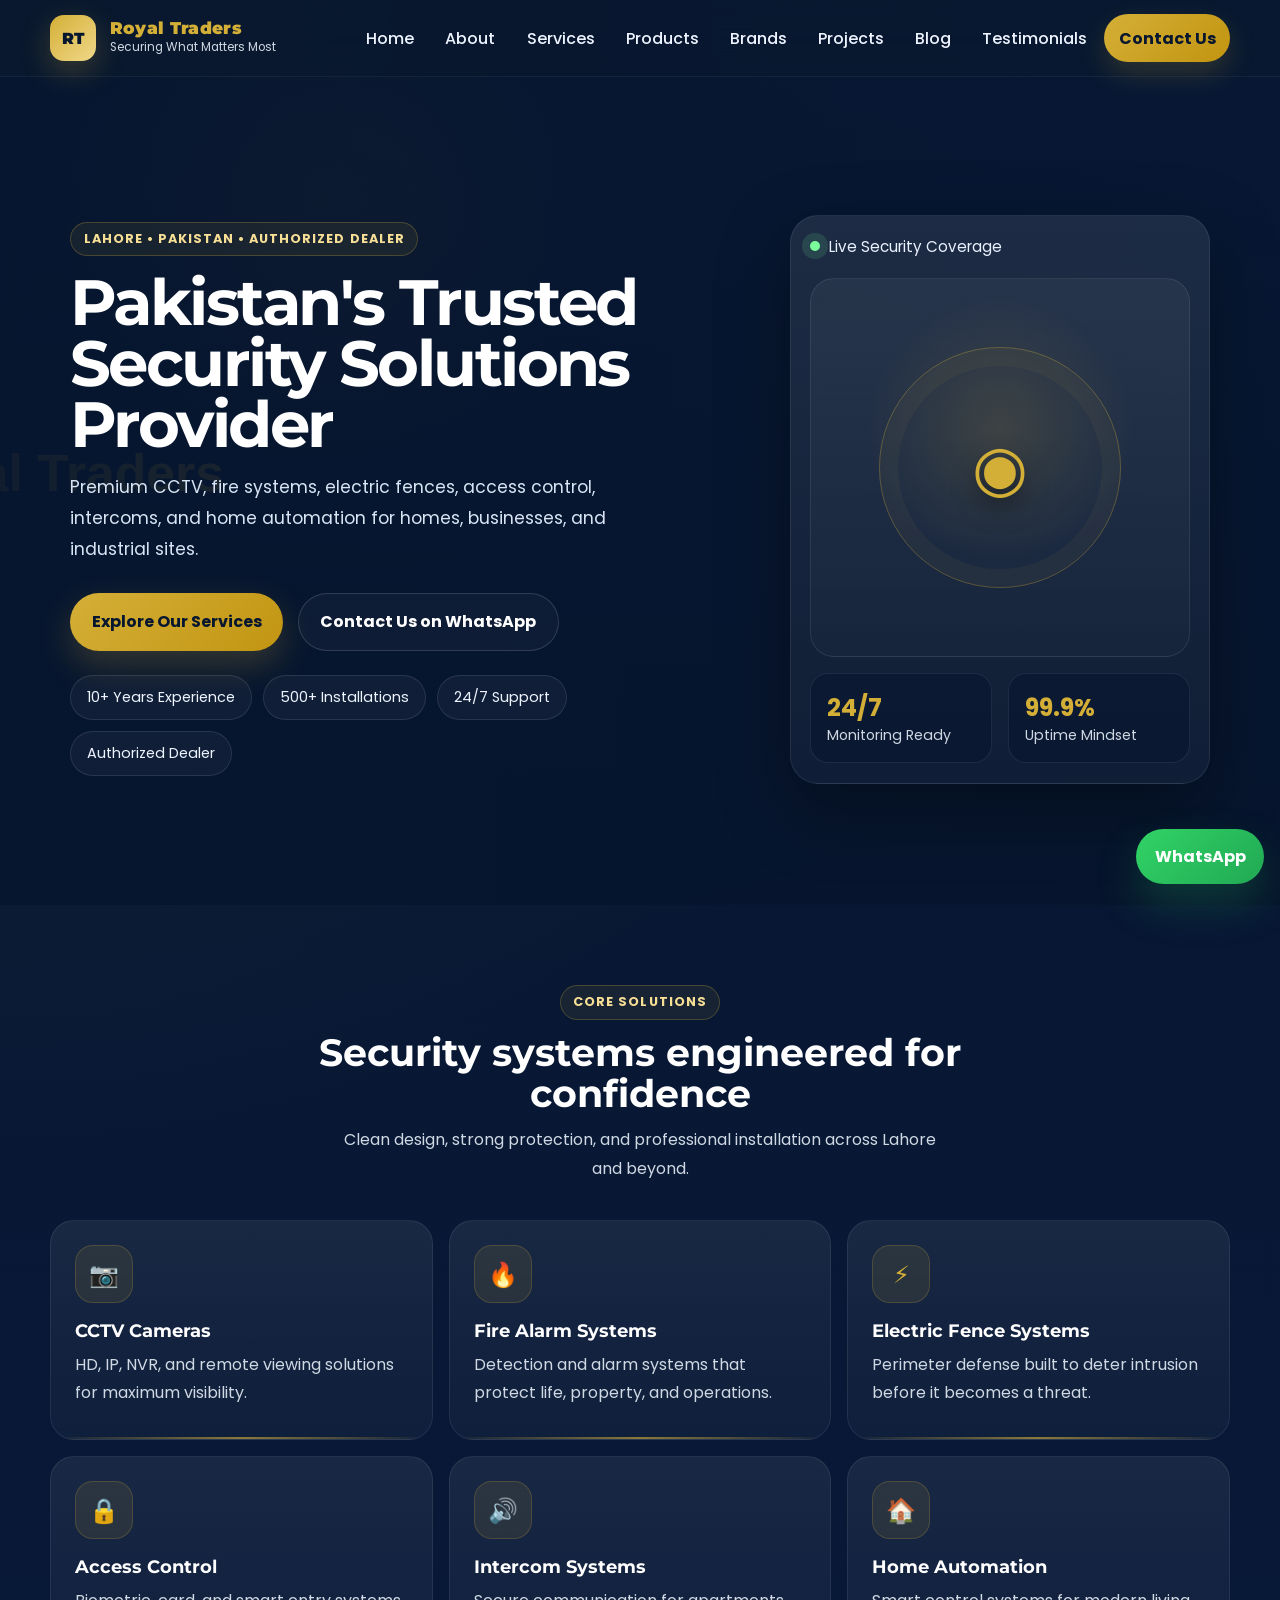
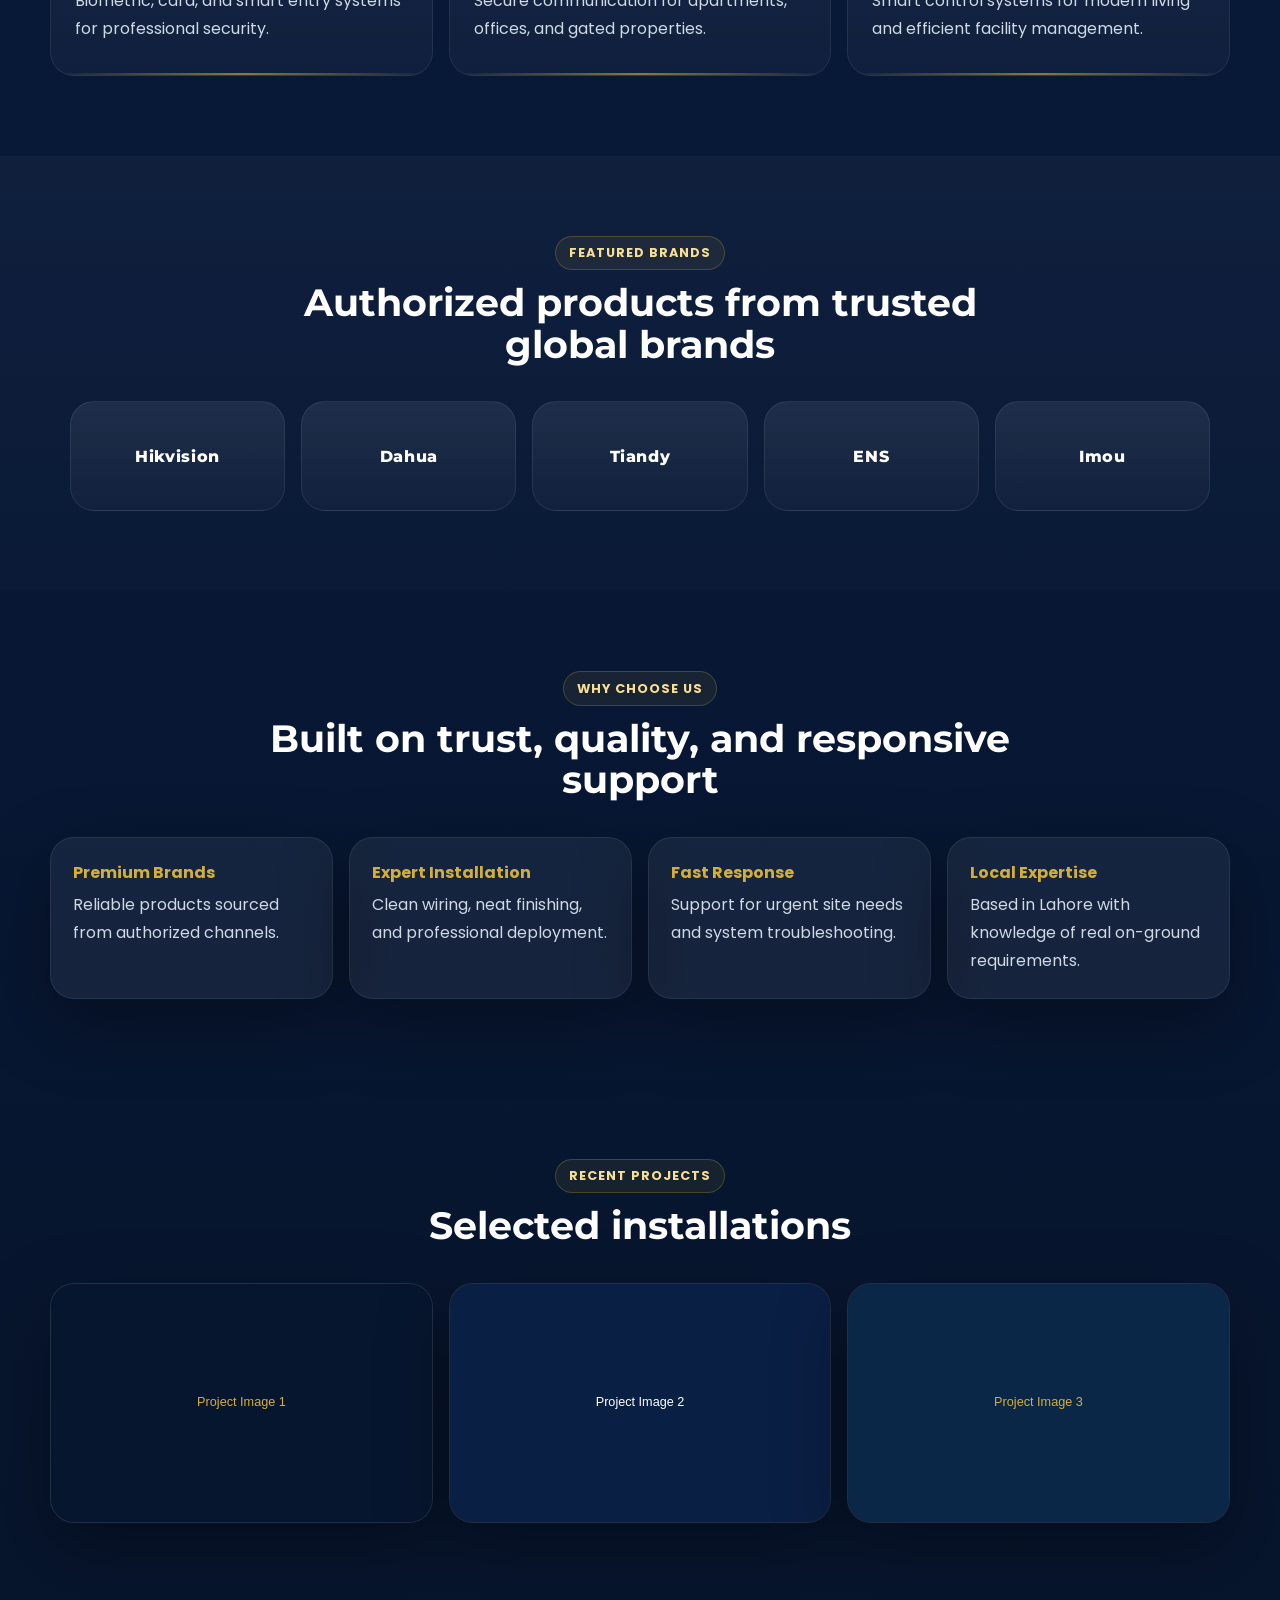
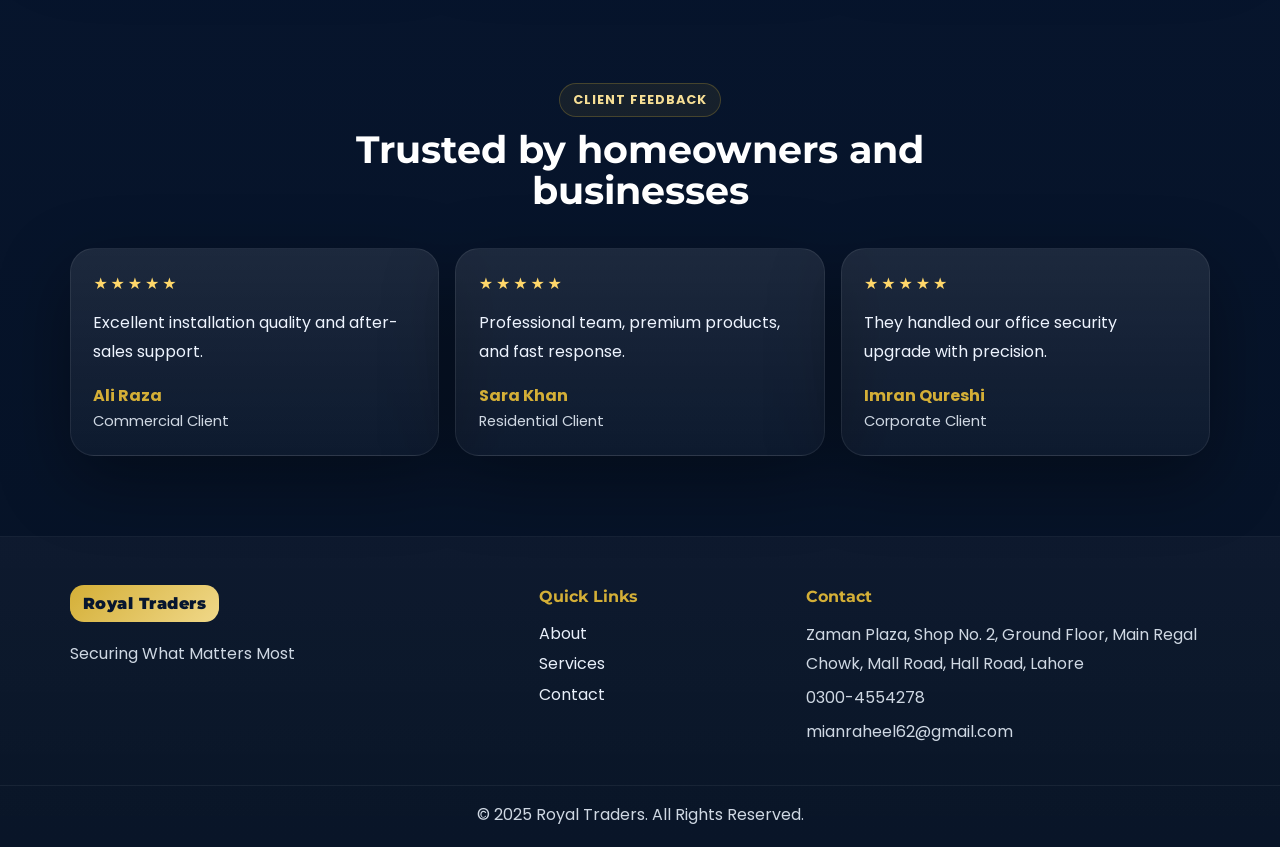
==== index.html @ 7cec9df8 "first commit" ====
<!doctype html>
<html lang="en">
<head>
  <meta charset="utf-8">
  <meta name="viewport" content="width=device-width,initial-scale=1">
  <title>Royal Traders | Securing What Matters Most</title>
  <meta name="description" content="Royal Traders is a premium security solutions company in Lahore offering CCTV, fire alarm systems, electric fences, access control, intercoms, and home automation.">
  <meta name="keywords" content="CCTV Camera Dealer Lahore, Security Systems Pakistan, Hikvision Dealer Lahore, fire alarm Lahore, access control Lahore">
  <meta name="theme-color" content="#0a1f44">
  <link rel="preconnect" href="https://fonts.googleapis.com">
  <link rel="preconnect" href="https://fonts.gstatic.com" crossorigin>
  <link href="https://fonts.googleapis.com/css2?family=Montserrat:wght@600;700;800;900&family=Poppins:wght@300;400;500;600&display=swap" rel="stylesheet">
  <link rel="stylesheet" href="assets/css/style.css">
</head>
<body>
  <header class="site-header">
    <div class="container header-inner">
      <a class="brand-mark" href="index.html" aria-label="Royal Traders home">
        <span class="brand-badge">RT</span>
        <span>
          <strong>Royal Traders</strong>
          <small>Securing What Matters Most</small>
        </span>
      </a>
      <button class="menu-btn" id="menuBtn" aria-label="Toggle navigation">☰</button>
      <nav class="nav" id="nav">
        <a href="index.html">Home</a>
        <a href="about.html">About</a>
        <a href="services.html">Services</a>
        <a href="products.html">Products</a>
        <a href="brands.html">Brands</a>
        <a href="gallery.html">Projects</a>
        <a href="blog.html">Blog</a>
        <a href="testimonials.html">Testimonials</a>
        <a class="nav-cta" href="contact.html">Contact Us</a>
      </nav>
    </div>
  </header>

  <main>
    <section class="hero">
      <div class="hero-bg"></div>
      <div class="hero-overlay"></div>
      <div class="container hero-grid">
        <div class="hero-copy reveal">
          <span class="eyebrow">Lahore • Pakistan • Authorized Dealer</span>
          <h1>Pakistan's Trusted Security Solutions Provider</h1>
          <p class="hero-text">Premium CCTV, fire systems, electric fences, access control, intercoms, and home automation for homes, businesses, and industrial sites.</p>
          <div class="hero-actions">
            <a class="btn btn-primary" href="services.html">Explore Our Services</a>
            <a class="btn btn-outline" href="https://wa.me/923004554278" target="_blank" rel="noreferrer">Contact Us on WhatsApp</a>
          </div>
          <div class="hero-badges">
            <span>10+ Years Experience</span>
            <span>500+ Installations</span>
            <span>24/7 Support</span>
            <span>Authorized Dealer</span>
          </div>
        </div>
        <div class="hero-panel reveal">
          <div class="panel-card glass">
            <div class="panel-top">
              <span class="panel-dot"></span>
              Live Security Coverage
            </div>
            <div class="panel-graphic">
              <div class="panel-ring"></div>
              <div class="panel-camera">◉</div>
            </div>
            <div class="panel-stats">
              <div><strong>24/7</strong><span>Monitoring Ready</span></div>
              <div><strong>99.9%</strong><span>Uptime Mindset</span></div>
            </div>
          </div>
        </div>
      </div>
    </section>

    <section class="section container reveal">
      <div class="section-head">
        <span class="section-kicker">Core Solutions</span>
        <h2>Security systems engineered for confidence</h2>
        <p>Clean design, strong protection, and professional installation across Lahore and beyond.</p>
      </div>
      <div class="services-grid premium-grid">
        <article class="service-card premium-card"><span class="service-icon">📷</span><h3>CCTV Cameras</h3><p>HD, IP, NVR, and remote viewing solutions for maximum visibility.</p></article>
        <article class="service-card premium-card"><span class="service-icon">🔥</span><h3>Fire Alarm Systems</h3><p>Detection and alarm systems that protect life, property, and operations.</p></article>
        <article class="service-card premium-card"><span class="service-icon">⚡</span><h3>Electric Fence Systems</h3><p>Perimeter defense built to deter intrusion before it becomes a threat.</p></article>
        <article class="service-card premium-card"><span class="service-icon">🔒</span><h3>Access Control</h3><p>Biometric, card, and smart entry systems for professional security.</p></article>
        <article class="service-card premium-card"><span class="service-icon">🔊</span><h3>Intercom Systems</h3><p>Secure communication for apartments, offices, and gated properties.</p></article>
        <article class="service-card premium-card"><span class="service-icon">🏠</span><h3>Home Automation</h3><p>Smart control systems for modern living and efficient facility management.</p></article>
      </div>
    </section>

    <section class="section alt-section reveal">
      <div class="container">
        <div class="section-head">
          <span class="section-kicker">Featured Brands</span>
          <h2>Authorized products from trusted global brands</h2>
        </div>
        <div class="brand-strip">
          <div class="brand-tile">Hikvision</div>
          <div class="brand-tile">Dahua</div>
          <div class="brand-tile">Tiandy</div>
          <div class="brand-tile">ENS</div>
          <div class="brand-tile">Imou</div>
        </div>
      </div>
    </section>

    <section class="section container reveal">
      <div class="section-head">
        <span class="section-kicker">Why Choose Us</span>
        <h2>Built on trust, quality, and responsive support</h2>
      </div>
      <div class="feature-grid">
        <article class="feature-card glass"><strong>Premium Brands</strong><p>Reliable products sourced from authorized channels.</p></article>
        <article class="feature-card glass"><strong>Expert Installation</strong><p>Clean wiring, neat finishing, and professional deployment.</p></article>
        <article class="feature-card glass"><strong>Fast Response</strong><p>Support for urgent site needs and system troubleshooting.</p></article>
        <article class="feature-card glass"><strong>Local Expertise</strong><p>Based in Lahore with knowledge of real on-ground requirements.</p></article>
      </div>
    </section>

    <section class="section container reveal">
      <div class="section-head">
        <span class="section-kicker">Recent Projects</span>
        <h2>Selected installations</h2>
      </div>
      <div class="project-grid">
        <div class="project-card"><img src="assets/images/project1.svg" alt="Commercial security project"></div>
        <div class="project-card"><img src="assets/images/project2.svg" alt="Residential security project"></div>
        <div class="project-card"><img src="assets/images/project3.svg" alt="Industrial security project"></div>
      </div>
    </section>

    <section class="section reveal">
      <div class="container">
        <div class="section-head">
          <span class="section-kicker">Client Feedback</span>
          <h2>Trusted by homeowners and businesses</h2>
        </div>
        <div class="testimonials-strip">
          <article class="quote-card glass">
            <div class="stars">★★★★★</div>
            <p>Excellent installation quality and after-sales support.</p>
            <strong>Ali Raza</strong><span>Commercial Client</span>
          </article>
          <article class="quote-card glass">
            <div class="stars">★★★★★</div>
            <p>Professional team, premium products, and fast response.</p>
            <strong>Sara Khan</strong><span>Residential Client</span>
          </article>
          <article class="quote-card glass">
            <div class="stars">★★★★★</div>
            <p>They handled our office security upgrade with precision.</p>
            <strong>Imran Qureshi</strong><span>Corporate Client</span>
          </article>
        </div>
      </div>
    </section>
  </main>

  <footer class="site-footer">
    <div class="container footer-grid">
      <div>
        <div class="footer-brand">Royal Traders</div>
        <p>Securing What Matters Most</p>
      </div>
      <div>
        <h4>Quick Links</h4>
        <a href="about.html">About</a>
        <a href="services.html">Services</a>
        <a href="contact.html">Contact</a>
      </div>
      <div>
        <h4>Contact</h4>
        <p>Zaman Plaza, Shop No. 2, Ground Floor, Main Regal Chowk, Mall Road, Hall Road, Lahore</p>
        <p>0300-4554278</p>
        <p>mianraheel62@gmail.com</p>
      </div>
    </div>
    <div class="footer-bottom">© 2025 Royal Traders. All Rights Reserved.</div>
  </footer>

  <a class="whatsapp-fab" href="https://wa.me/923004554278" target="_blank" rel="noreferrer">WhatsApp</a>
  <script src="assets/js/main.js"></script>
</body>
</html>
---- assets/css/style.css ----
:root{
  --navy:#07162f;
  --navy-2:#0a1f44;
  --gold:#D4AF37;
  --gold-soft:#f0d889;
  --white:#ffffff;
  --muted:#cfd8e3;
  --line:rgba(255,255,255,.08);
  --glass:rgba(255,255,255,.06);
  --shadow:0 24px 70px rgba(0,0,0,.35);
}
*{box-sizing:border-box}
html{scroll-behavior:smooth}
body{margin:0;font-family:Poppins,system-ui,Arial,sans-serif;background:
  radial-gradient(circle at top left, rgba(212,175,55,.10), transparent 28%),
  radial-gradient(circle at top right, rgba(255,255,255,.06), transparent 20%),
  linear-gradient(180deg,var(--navy) 0%, #081938 45%, #061225 100%);
  color:var(--white);-webkit-font-smoothing:antialiased;text-rendering:optimizeLegibility}
img{max-width:100%;display:block}
a{color:inherit}
.container{max-width:1180px;margin:0 auto;padding:0 1.25rem}
.section{padding:5rem 0}
.alt-section{background:linear-gradient(180deg, rgba(255,255,255,.03), rgba(255,255,255,.01))}
.glass{background:var(--glass);border:1px solid var(--line);box-shadow:var(--shadow);backdrop-filter:blur(14px)}

.site-header{position:sticky;top:0;z-index:60;background:rgba(7,22,47,.82);backdrop-filter:blur(18px);border-bottom:1px solid rgba(255,255,255,.05)}
.header-inner{display:flex;align-items:center;justify-content:space-between;gap:1rem;padding:.9rem 0}
.brand-mark{display:flex;align-items:center;gap:.85rem;text-decoration:none;min-width:max-content}
.brand-badge,.footer-brand{background:linear-gradient(135deg,var(--gold),var(--gold-soft));color:var(--navy);font-family:Montserrat,sans-serif;font-weight:900}
.brand-badge{width:46px;height:46px;border-radius:14px;display:grid;place-items:center;box-shadow:0 10px 30px rgba(212,175,55,.24)}
.brand-mark strong,.footer-brand{font-family:Montserrat,sans-serif;font-weight:900;letter-spacing:.02em}
.brand-mark strong{display:block;color:var(--gold);font-size:1.05rem;line-height:1}
.brand-mark small{display:block;color:var(--muted);font-size:.74rem;margin-top:.15rem}
.nav{display:flex;align-items:center;gap:.15rem;flex-wrap:wrap}
.nav a{padding:.7rem .9rem;border-radius:999px;text-decoration:none;color:#eef4ff;font-weight:500;transition:all .2s ease}
.nav a:hover{background:rgba(255,255,255,.06);transform:translateY(-1px)}
.nav .nav-cta{background:linear-gradient(135deg,var(--gold),#c29410);color:var(--navy);font-weight:700;box-shadow:0 12px 28px rgba(212,175,55,.18)}
.menu-btn{display:none;border:1px solid var(--line);background:rgba(255,255,255,.04);color:var(--white);border-radius:12px;padding:.6rem .8rem;font-size:1rem}

.hero{position:relative;isolation:isolate;overflow:hidden;padding:4rem 0 3rem;min-height:92vh;display:flex;align-items:center}
.hero-bg{position:absolute;inset:0;background:url('../images/hero.svg') center/cover no-repeat;filter:saturate(1.05) brightness(.85);transform:scale(1.04)}
.hero-overlay{position:absolute;inset:0;background:
  linear-gradient(90deg, rgba(7,22,47,.94) 0%, rgba(7,22,47,.82) 46%, rgba(7,22,47,.55) 100%),
  radial-gradient(circle at 25% 15%, rgba(212,175,55,.18), transparent 22%)}
.hero-grid{position:relative;z-index:1;display:grid;grid-template-columns:1.15fr .85fr;gap:2rem;align-items:center}
.hero-copy{max-width:680px}
.eyebrow,.section-kicker{display:inline-flex;align-items:center;gap:.5rem;padding:.45rem .8rem;border:1px solid rgba(212,175,55,.25);background:rgba(212,175,55,.08);border-radius:999px;color:#f7df95;font-size:.8rem;font-weight:700;letter-spacing:.08em;text-transform:uppercase}
.hero h1{margin:1rem 0 1rem;font-family:Montserrat,sans-serif;font-size:clamp(2.65rem,5vw,5.7rem);line-height:.95;letter-spacing:-.04em;color:var(--white)}
.hero-text{font-size:1.08rem;line-height:1.8;color:#d8e4f4;max-width:56ch}
.hero-actions{display:flex;flex-wrap:wrap;gap:.9rem;margin:1.75rem 0 1.35rem}
.btn{display:inline-flex;align-items:center;justify-content:center;gap:.55rem;text-decoration:none;border-radius:999px;padding:.95rem 1.35rem;font-weight:700;transition:all .22s ease;min-height:50px}
.btn:hover{transform:translateY(-2px)}
.btn-primary{background:linear-gradient(135deg,var(--gold),#c29512);color:var(--navy);box-shadow:0 14px 34px rgba(212,175,55,.22)}
.btn-outline{border:1px solid rgba(255,255,255,.14);background:rgba(255,255,255,.03);color:var(--white)}
.hero-badges{display:flex;flex-wrap:wrap;gap:.7rem;margin-top:1.5rem}
.hero-badges span{padding:.7rem 1rem;border-radius:999px;border:1px solid rgba(255,255,255,.1);background:rgba(255,255,255,.04);color:#eef4ff;font-size:.9rem}

.hero-panel{display:flex;justify-content:flex-end}
.panel-card{width:min(100%,420px);border-radius:28px;padding:1.2rem;background:linear-gradient(180deg, rgba(255,255,255,.09), rgba(255,255,255,.04))}
.panel-top{display:flex;align-items:center;gap:.55rem;color:#eaf1ff;font-size:.95rem;margin-bottom:1.25rem}
.panel-dot{width:10px;height:10px;border-radius:50%;background:#7bff9b;box-shadow:0 0 0 8px rgba(123,255,155,.13)}
.panel-graphic{position:relative;aspect-ratio:1/1;border-radius:24px;background:radial-gradient(circle at 50% 40%, rgba(212,175,55,.16), transparent 45%), linear-gradient(180deg, rgba(255,255,255,.05), rgba(255,255,255,.02));border:1px solid rgba(255,255,255,.08);display:grid;place-items:center;overflow:hidden}
.panel-ring{position:absolute;width:64%;aspect-ratio:1;border-radius:50%;border:1px solid rgba(212,175,55,.35);box-shadow:inset 0 0 0 18px rgba(212,175,55,.05)}
.panel-camera{font-size:4rem;color:var(--gold);position:relative;z-index:1;text-shadow:0 12px 26px rgba(0,0,0,.4)}
.panel-stats{display:grid;grid-template-columns:1fr 1fr;gap:1rem;margin-top:1rem}
.panel-stats div{padding:1rem;border-radius:18px;background:rgba(7,22,47,.58);border:1px solid rgba(255,255,255,.08)}
.panel-stats strong{display:block;font-size:1.5rem;color:var(--gold)}
.panel-stats span{display:block;color:var(--muted);font-size:.88rem}

.section-head{text-align:center;max-width:760px;margin:0 auto 2.25rem}
.section-head h2{margin:.75rem 0;color:#fff;font-family:Montserrat,sans-serif;font-size:clamp(1.8rem,3vw,2.8rem);line-height:1.08}
.section-head p{color:var(--muted);max-width:62ch;margin:.55rem auto 0;line-height:1.8}

.premium-grid,.feature-grid,.testimonials-strip{display:grid;gap:1rem}
.premium-grid{grid-template-columns:repeat(3,1fr)}
.feature-grid{grid-template-columns:repeat(4,1fr)}
.testimonials-strip{grid-template-columns:repeat(3,1fr)}
.service-card,.feature-card,.quote-card,.project-card,.brand-tile{border-radius:24px;overflow:hidden}
.premium-card{padding:1.5rem;min-height:220px;position:relative;border:1px solid var(--line);background:linear-gradient(180deg, rgba(255,255,255,.07), rgba(255,255,255,.03))}
.premium-card::after{content:"";position:absolute;inset:auto 0 0 0;height:2px;background:linear-gradient(90deg, transparent, rgba(212,175,55,.9), transparent);opacity:.7}
.service-icon{display:grid;place-items:center;width:58px;height:58px;border-radius:18px;background:rgba(212,175,55,.1);color:var(--gold);font-size:1.5rem;margin-bottom:1rem;border:1px solid rgba(212,175,55,.2)}
.premium-card h3{margin:.25rem 0 .55rem;font-family:Montserrat,sans-serif;font-size:1.15rem;color:#fff}
.premium-card p{margin:0;color:var(--muted);line-height:1.75}

.brand-strip{display:grid;grid-template-columns:repeat(5,1fr);gap:1rem}
.brand-tile{display:grid;place-items:center;min-height:110px;padding:1rem;text-align:center;border:1px solid var(--line);background:linear-gradient(180deg, rgba(255,255,255,.08), rgba(255,255,255,.03));font-family:Montserrat,sans-serif;font-weight:800;color:#fff;letter-spacing:.04em}

.feature-card{padding:1.4rem;border:1px solid var(--line);background:var(--glass)}
.feature-card strong{display:block;color:var(--gold);font-size:1rem;margin-bottom:.4rem}
.feature-card p{margin:0;color:var(--muted);line-height:1.75}

.project-grid{display:grid;grid-template-columns:repeat(3,1fr);gap:1rem}
.project-card{border:1px solid var(--line);background:rgba(255,255,255,.04);box-shadow:var(--shadow)}
.project-card img{width:100%;height:100%;object-fit:cover;aspect-ratio:16/10}

.quote-card{padding:1.4rem;border:1px solid var(--line);background:linear-gradient(180deg, rgba(255,255,255,.09), rgba(255,255,255,.03))}
.stars{color:#ffd76a;letter-spacing:.18em;margin-bottom:.8rem}
.quote-card p{color:#eef4ff;line-height:1.8;margin:0 0 1rem}
.quote-card strong{display:block;color:var(--gold)}
.quote-card span{color:var(--muted);font-size:.92rem}

.site-footer{margin-top:0;padding:3rem 0 1.25rem;background:linear-gradient(180deg, rgba(255,255,255,.03), rgba(255,255,255,.01));border-top:1px solid rgba(255,255,255,.05)}
.footer-grid{display:grid;grid-template-columns:1.1fr .6fr 1fr;gap:1.5rem}
.footer-grid h4{margin:.15rem 0 .9rem;color:var(--gold);font-family:Montserrat,sans-serif}
.footer-grid a{display:block;text-decoration:none;color:#e8effa;margin:.35rem 0}
.footer-grid p{color:var(--muted);line-height:1.8;margin:.35rem 0}
.footer-brand{display:inline-flex;align-items:center;justify-content:center;padding:.55rem .8rem;border-radius:14px;margin-bottom:.8rem;letter-spacing:.03em}
.footer-bottom{margin-top:2rem;padding-top:1rem;text-align:center;color:var(--muted);border-top:1px solid rgba(255,255,255,.06)}

.whatsapp-fab{position:fixed;right:1rem;bottom:1rem;z-index:70;background:linear-gradient(135deg,#31d366,#21a954);color:#fff;text-decoration:none;font-weight:700;border-radius:999px;padding:.95rem 1.15rem;box-shadow:0 20px 40px rgba(33,169,84,.25)}

/* Inner page utilities */
.page-hero{padding:4.2rem 0 2.5rem;border-bottom:1px solid rgba(255,255,255,.05);background:linear-gradient(180deg, rgba(255,255,255,.04), transparent)}
.page-hero h1{margin:.8rem 0 .65rem;font-family:Montserrat,sans-serif;font-size:clamp(2rem,4vw,3.4rem);line-height:1.05;color:#fff}
.page-hero p{color:var(--muted);max-width:70ch;line-height:1.8}
.cards-grid{display:grid;grid-template-columns:repeat(3,1fr);gap:1rem}
.info-grid{display:grid;grid-template-columns:repeat(2,1fr);gap:1rem}
.content-card{padding:1.35rem;border-radius:24px;border:1px solid var(--line);background:var(--glass);box-shadow:var(--shadow)}
.content-card h3,.content-card h4{margin:.1rem 0 .65rem;font-family:Montserrat,sans-serif;color:#fff}
.content-card p{margin:0;color:var(--muted);line-height:1.75}
.page-actions{display:flex;gap:.8rem;flex-wrap:wrap;margin-top:1rem}

/* Contact form */
.contact-layout{display:grid;grid-template-columns:1.15fr .85fr;gap:1rem;align-items:start}
.contact-form{padding:1.25rem;border-radius:28px;border:1px solid var(--line);background:var(--glass);box-shadow:var(--shadow)}
.field{display:flex;flex-direction:column;gap:.45rem;margin-bottom:1rem}
.field label{font-weight:600;color:#f4f7ff}
.field input,.field textarea,.field select{width:100%;border-radius:14px;border:1px solid rgba(255,255,255,.1);background:rgba(5,13,28,.55);color:#fff;padding:.92rem 1rem;font:inherit;outline:none}
.field input:focus,.field textarea:focus,.field select:focus{border-color:rgba(212,175,55,.6);box-shadow:0 0 0 3px rgba(212,175,55,.12)}
.contact-side{display:grid;gap:1rem}
.map-frame{width:100%;height:300px;border:0;border-radius:24px;overflow:hidden;box-shadow:var(--shadow)}

/* Responsive */
@media (max-width: 1080px){
  .hero-grid,.contact-layout,.footer-grid,.info-grid{grid-template-columns:1fr}
  .premium-grid,.feature-grid,.testimonials-strip,.project-grid,.cards-grid,.brand-strip{grid-template-columns:repeat(2,1fr)}
}
@media (max-width: 760px){
  .menu-btn{display:inline-grid;place-items:center}
  .nav{position:fixed;right:1rem;top:76px;width:min(92vw,340px);padding:1rem;border-radius:24px;background:rgba(7,22,47,.96);border:1px solid var(--line);box-shadow:var(--shadow);display:none;flex-direction:column;align-items:stretch}
  .nav.open{display:flex}
  .nav a{padding:.9rem 1rem}
  .premium-grid,.feature-grid,.testimonials-strip,.project-grid,.cards-grid,.brand-strip{grid-template-columns:1fr}
  .hero{min-height:auto;padding:2.5rem 0 2rem}
  .hero h1{font-size:2.25rem}
  .hero-actions,.page-actions{flex-direction:column}
  .btn{width:100%}
}

.reveal{animation:fadeUp .8s ease both}
@keyframes fadeUp{from{opacity:0;transform:translateY(24px)}to{opacity:1;transform:translateY(0)}}
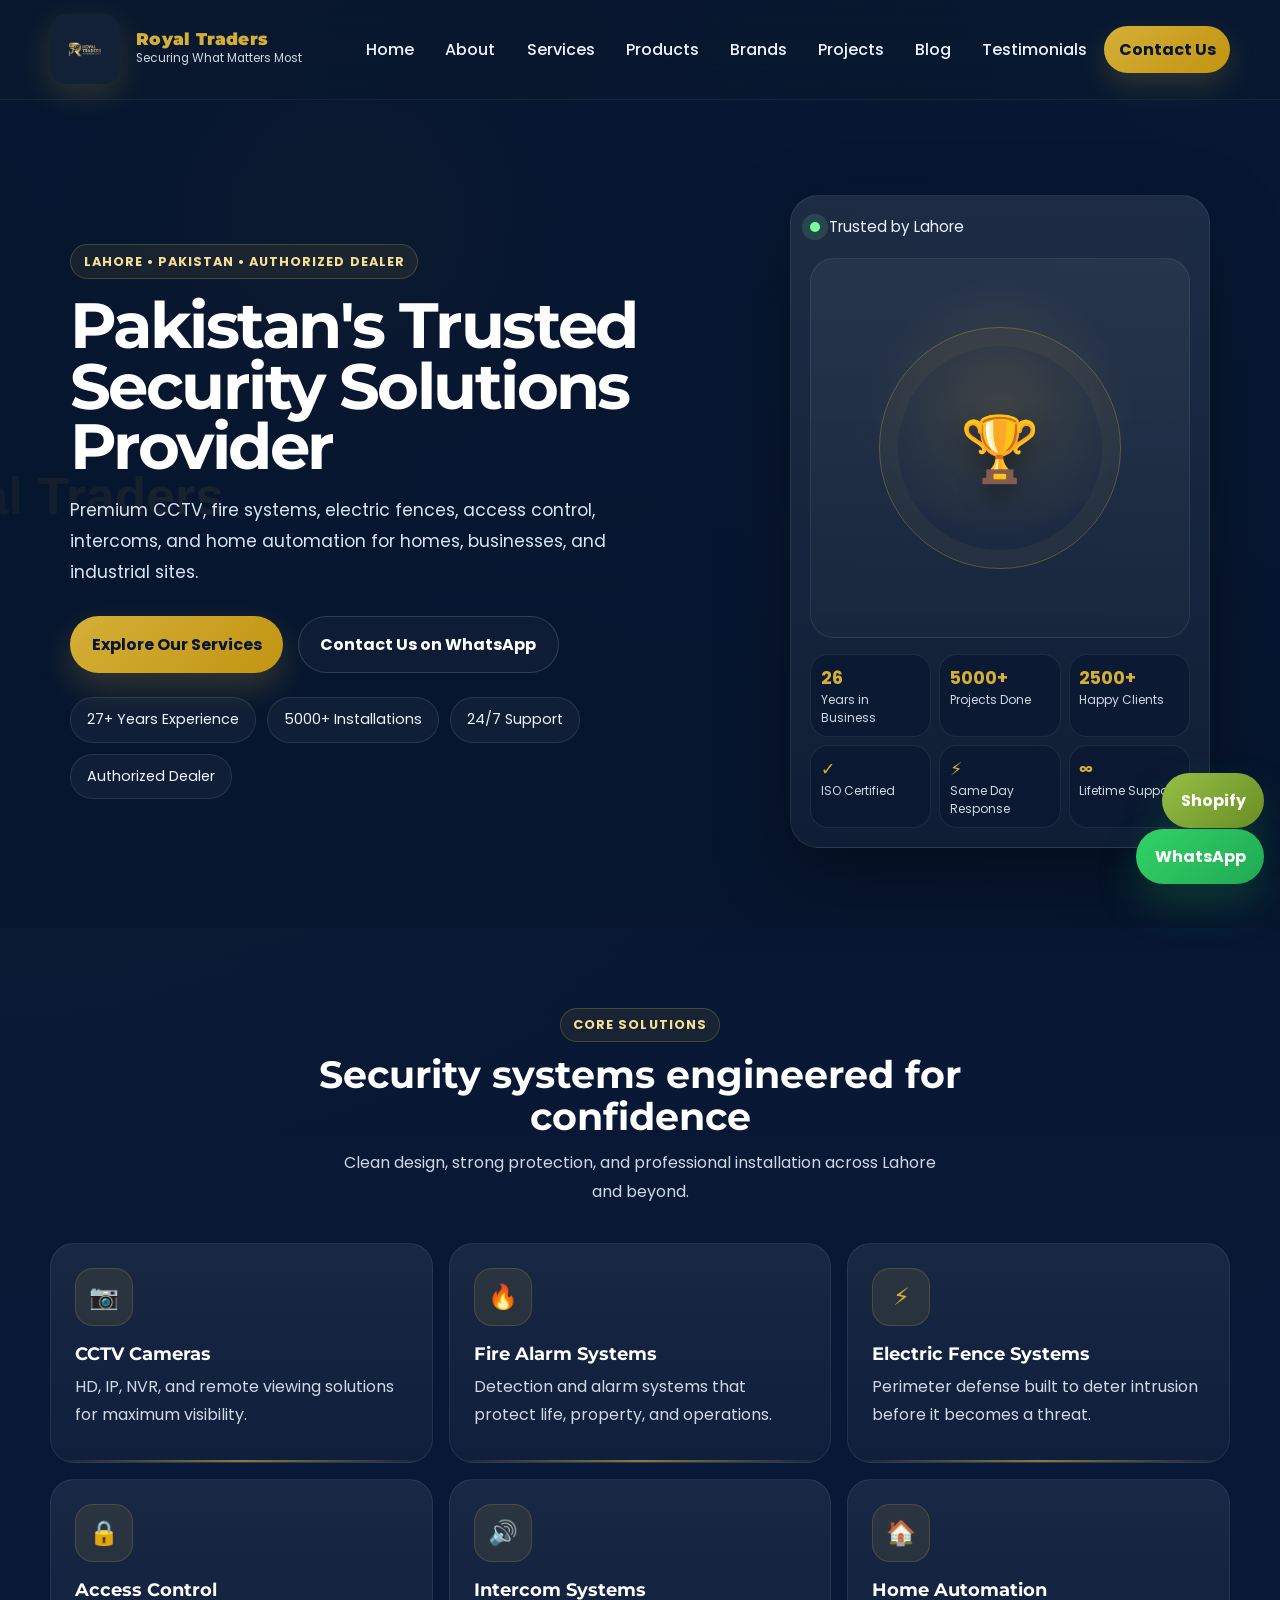
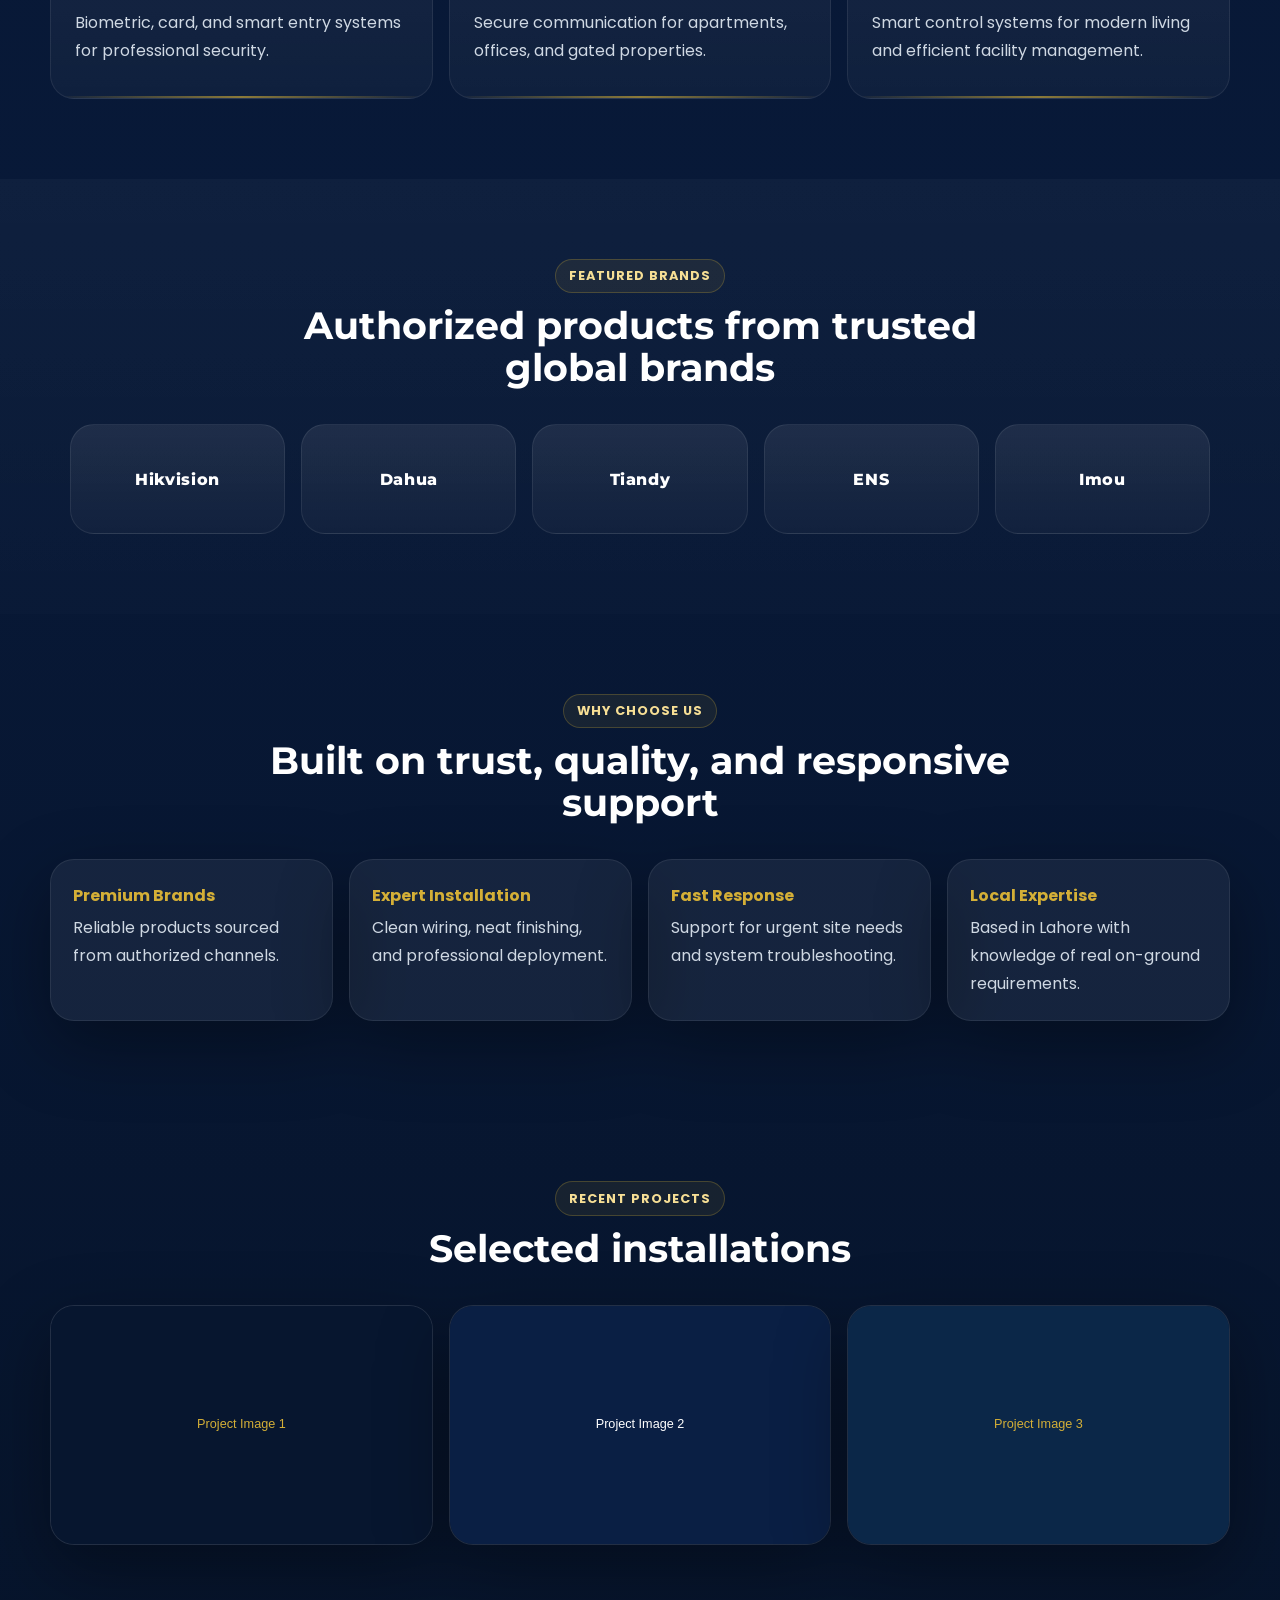
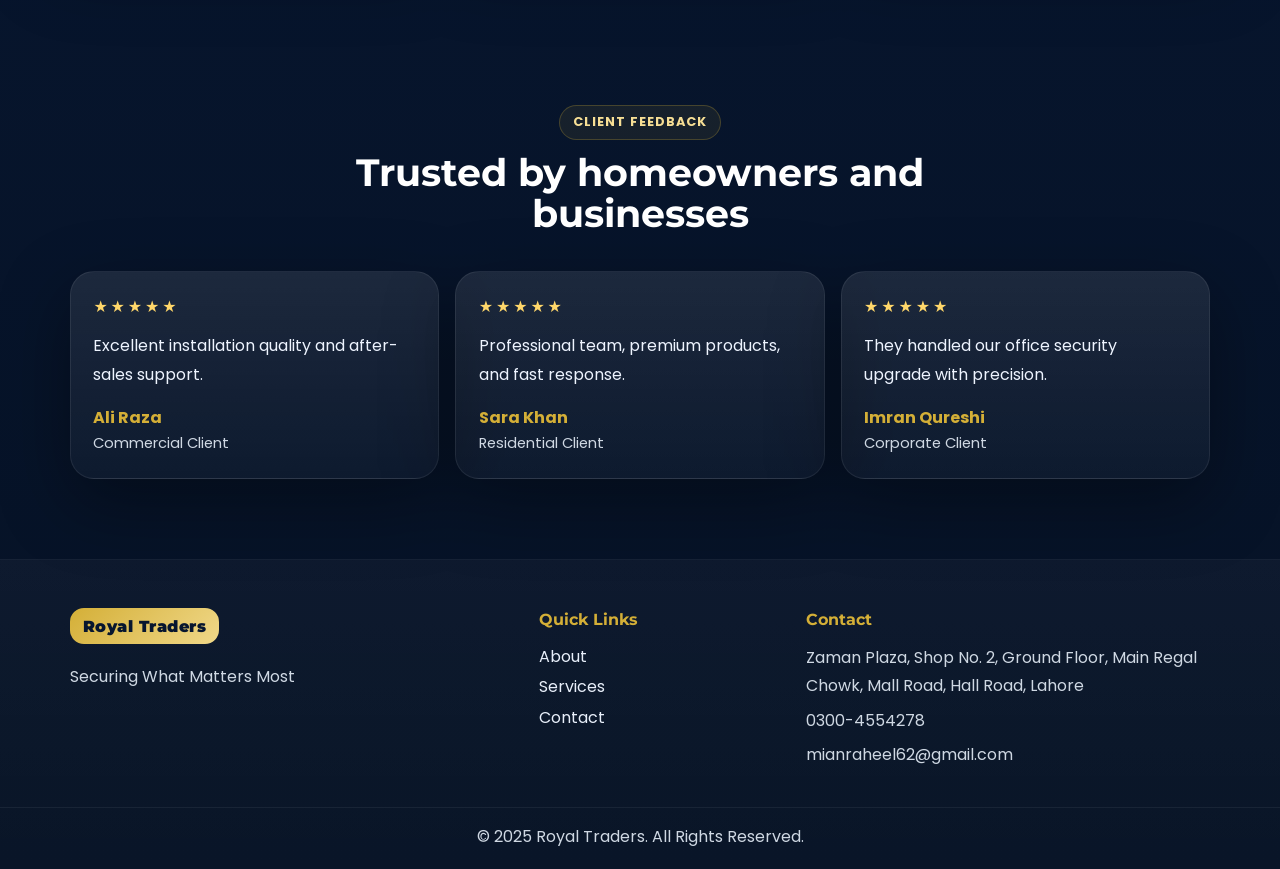
==== commit 583c2c33: "2nd commit" ====
--- a/index.html
+++ b/index.html
@@ -7,6 +7,8 @@
   <meta name="description" content="Royal Traders is a premium security solutions company in Lahore offering CCTV, fire alarm systems, electric fences, access control, intercoms, and home automation.">
   <meta name="keywords" content="CCTV Camera Dealer Lahore, Security Systems Pakistan, Hikvision Dealer Lahore, fire alarm Lahore, access control Lahore">
   <meta name="theme-color" content="#0a1f44">
+  <link rel="icon" href="assets/images/logo.png">
+  <link rel="apple-touch-icon" href="assets/images/logo.png">
   <link rel="preconnect" href="https://fonts.googleapis.com">
   <link rel="preconnect" href="https://fonts.gstatic.com" crossorigin>
   <link href="https://fonts.googleapis.com/css2?family=Montserrat:wght@600;700;800;900&family=Poppins:wght@300;400;500;600&display=swap" rel="stylesheet">
@@ -16,7 +18,7 @@
   <header class="site-header">
     <div class="container header-inner">
       <a class="brand-mark" href="index.html" aria-label="Royal Traders home">
-        <span class="brand-badge">RT</span>
+        <img class="brand-logo" src="assets/images/logo.png" alt="Royal Traders logo">
         <span>
           <strong>Royal Traders</strong>
           <small>Securing What Matters Most</small>
@@ -51,8 +53,8 @@
             <a class="btn btn-outline" href="https://wa.me/923004554278" target="_blank" rel="noreferrer">Contact Us on WhatsApp</a>
           </div>
           <div class="hero-badges">
-            <span>10+ Years Experience</span>
-            <span>500+ Installations</span>
+            <span>27+ Years Experience</span>
+            <span>5000+ Installations</span>
             <span>24/7 Support</span>
             <span>Authorized Dealer</span>
           </div>
@@ -61,15 +63,19 @@
           <div class="panel-card glass">
             <div class="panel-top">
               <span class="panel-dot"></span>
-              Live Security Coverage
+              Trusted by Lahore
             </div>
             <div class="panel-graphic">
               <div class="panel-ring"></div>
-              <div class="panel-camera">◉</div>
+              <div class="panel-camera">🏆</div>
             </div>
             <div class="panel-stats">
-              <div><strong>24/7</strong><span>Monitoring Ready</span></div>
-              <div><strong>99.9%</strong><span>Uptime Mindset</span></div>
+              <div><strong>26</strong><span>Years in Business</span></div>
+              <div><strong>5000+</strong><span>Projects Done</span></div>
+              <div><strong>2500+</strong><span>Happy Clients</span></div>
+              <div><strong>✓</strong><span>ISO Certified</span></div>
+              <div><strong>⚡</strong><span>Same Day Response</span></div>
+              <div><strong>∞</strong><span>Lifetime Support</span></div>
             </div>
           </div>
         </div>
@@ -182,6 +188,7 @@
     <div class="footer-bottom">© 2025 Royal Traders. All Rights Reserved.</div>
   </footer>
 
+  <a class="shopify-fab" href="https://shop.royaltradersofficial.com" target="_blank" rel="noreferrer">Shopify</a>
   <a class="whatsapp-fab" href="https://wa.me/923004554278" target="_blank" rel="noreferrer">WhatsApp</a>
   <script src="assets/js/main.js"></script>
 </body>
--- a/assets/css/style.css
+++ b/assets/css/style.css
@@ -25,9 +25,10 @@
 
 .site-header{position:sticky;top:0;z-index:60;background:rgba(7,22,47,.82);backdrop-filter:blur(18px);border-bottom:1px solid rgba(255,255,255,.05)}
 .header-inner{display:flex;align-items:center;justify-content:space-between;gap:1rem;padding:.9rem 0}
-.brand-mark{display:flex;align-items:center;gap:.85rem;text-decoration:none;min-width:max-content}
+.brand-mark{display:flex;align-items:center;gap:1rem;text-decoration:none;min-width:max-content}
 .brand-badge,.footer-brand{background:linear-gradient(135deg,var(--gold),var(--gold-soft));color:var(--navy);font-family:Montserrat,sans-serif;font-weight:900}
 .brand-badge{width:46px;height:46px;border-radius:14px;display:grid;place-items:center;box-shadow:0 10px 30px rgba(212,175,55,.24)}
+.brand-logo{width:70px;height:70px;object-fit:contain;border-radius:16px;padding:6px;background:rgba(255,255,255,.04);box-shadow:0 10px 30px rgba(212,175,55,.18)}
 .brand-mark strong,.footer-brand{font-family:Montserrat,sans-serif;font-weight:900;letter-spacing:.02em}
 .brand-mark strong{display:block;color:var(--gold);font-size:1.05rem;line-height:1}
 .brand-mark small{display:block;color:var(--muted);font-size:.74rem;margin-top:.15rem}
@@ -62,10 +63,10 @@
 .panel-graphic{position:relative;aspect-ratio:1/1;border-radius:24px;background:radial-gradient(circle at 50% 40%, rgba(212,175,55,.16), transparent 45%), linear-gradient(180deg, rgba(255,255,255,.05), rgba(255,255,255,.02));border:1px solid rgba(255,255,255,.08);display:grid;place-items:center;overflow:hidden}
 .panel-ring{position:absolute;width:64%;aspect-ratio:1;border-radius:50%;border:1px solid rgba(212,175,55,.35);box-shadow:inset 0 0 0 18px rgba(212,175,55,.05)}
 .panel-camera{font-size:4rem;color:var(--gold);position:relative;z-index:1;text-shadow:0 12px 26px rgba(0,0,0,.4)}
-.panel-stats{display:grid;grid-template-columns:1fr 1fr;gap:1rem;margin-top:1rem}
-.panel-stats div{padding:1rem;border-radius:18px;background:rgba(7,22,47,.58);border:1px solid rgba(255,255,255,.08)}
-.panel-stats strong{display:block;font-size:1.5rem;color:var(--gold)}
-.panel-stats span{display:block;color:var(--muted);font-size:.88rem}
+.panel-stats{display:grid;grid-template-columns:1fr 1fr 1fr;gap:0.5rem;margin-top:1rem}
+.panel-stats div{padding:0.6rem;border-radius:18px;background:rgba(7,22,47,.58);border:1px solid rgba(255,255,255,.08)}
+.panel-stats strong{display:block;font-size:1.1rem;color:var(--gold)}
+.panel-stats span{display:block;color:var(--muted);font-size:0.75rem}
 
 .section-head{text-align:center;max-width:760px;margin:0 auto 2.25rem}
 .section-head h2{margin:.75rem 0;color:#fff;font-family:Montserrat,sans-serif;font-size:clamp(1.8rem,3vw,2.8rem);line-height:1.08}
@@ -107,7 +108,9 @@
 .footer-brand{display:inline-flex;align-items:center;justify-content:center;padding:.55rem .8rem;border-radius:14px;margin-bottom:.8rem;letter-spacing:.03em}
 .footer-bottom{margin-top:2rem;padding-top:1rem;text-align:center;color:var(--muted);border-top:1px solid rgba(255,255,255,.06)}
 
-.whatsapp-fab{position:fixed;right:1rem;bottom:1rem;z-index:70;background:linear-gradient(135deg,#31d366,#21a954);color:#fff;text-decoration:none;font-weight:700;border-radius:999px;padding:.95rem 1.15rem;box-shadow:0 20px 40px rgba(33,169,84,.25)}
+.shopify-fab,.whatsapp-fab{position:fixed;right:1rem;z-index:70;color:#fff;text-decoration:none;font-weight:700;border-radius:999px;padding:.95rem 1.15rem;box-shadow:0 20px 40px rgba(33,169,84,.25)}
+.shopify-fab{bottom:4.5rem;background:linear-gradient(135deg,#95bf47,#6b8e23)}
+.whatsapp-fab{bottom:1rem;background:linear-gradient(135deg,#31d366,#21a954)}
 
 /* Inner page utilities */
 .page-hero{padding:4.2rem 0 2.5rem;border-bottom:1px solid rgba(255,255,255,.05);background:linear-gradient(180deg, rgba(255,255,255,.04), transparent)}
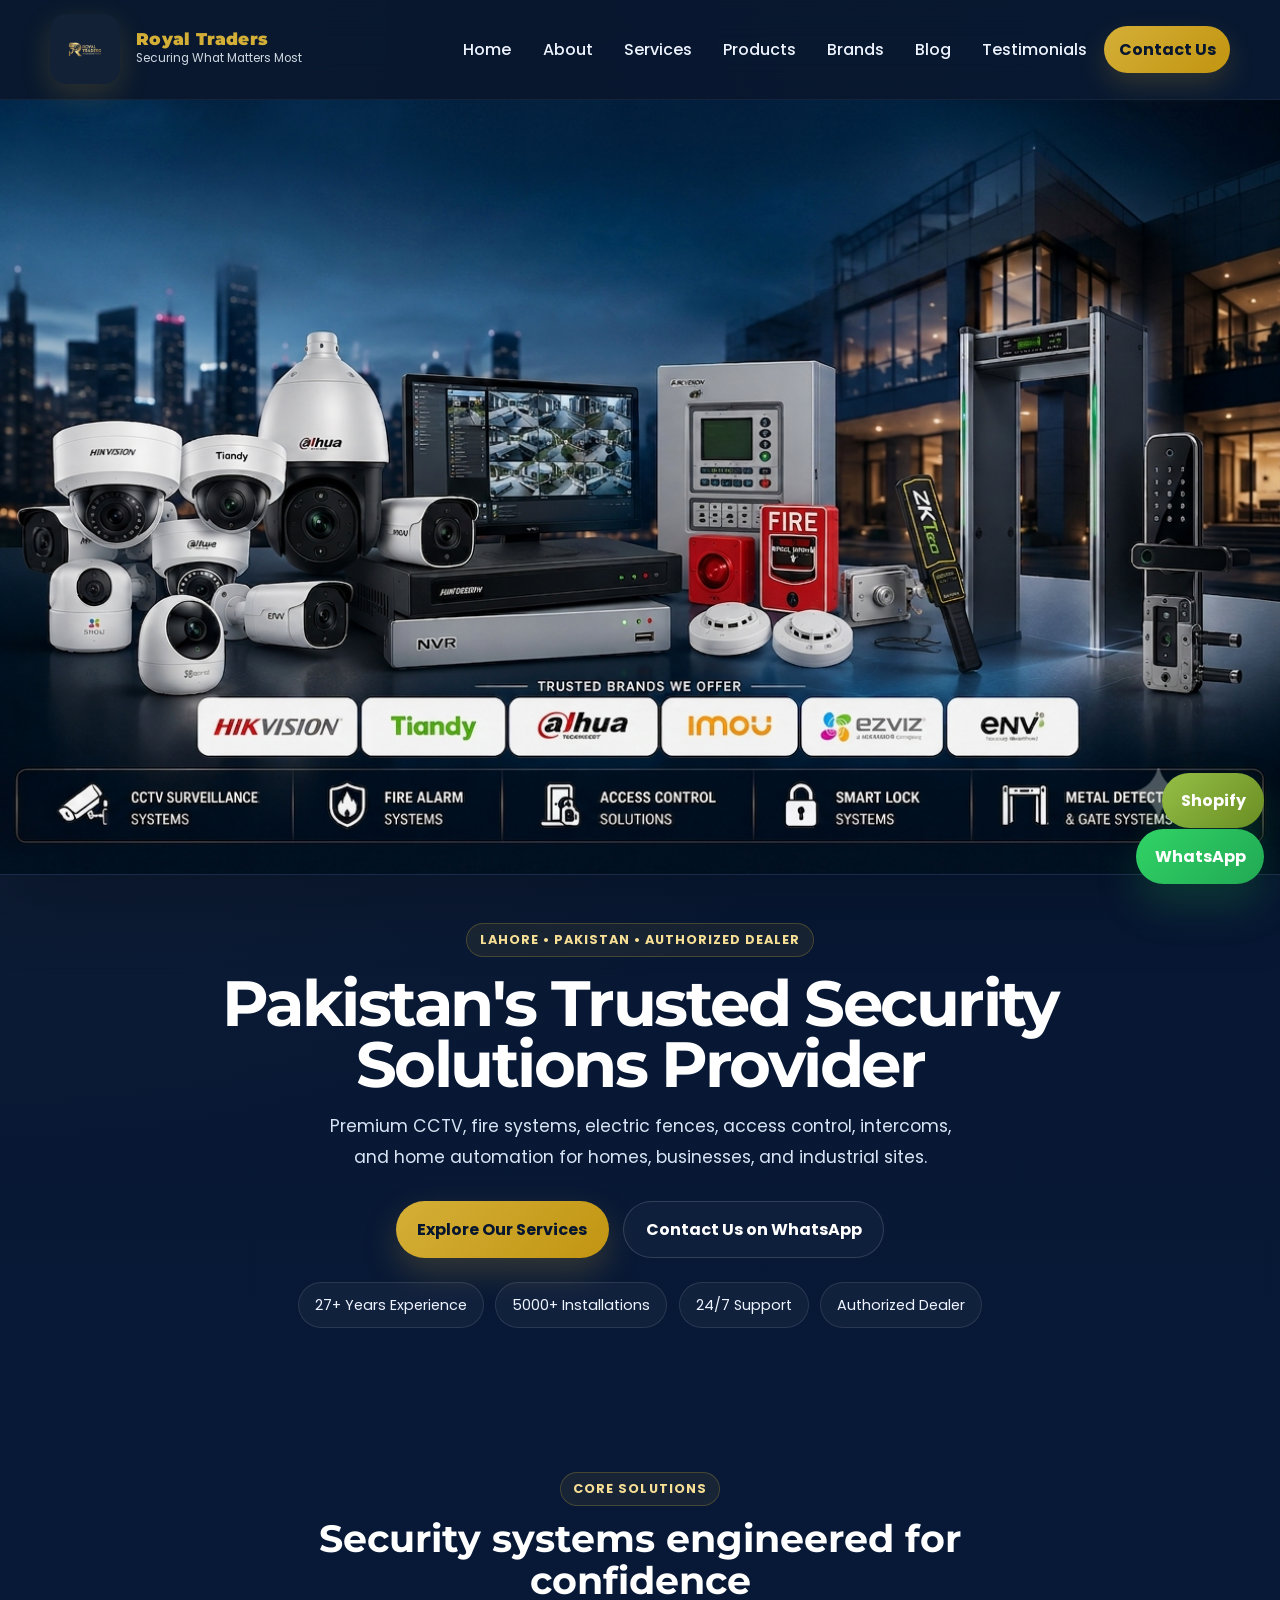
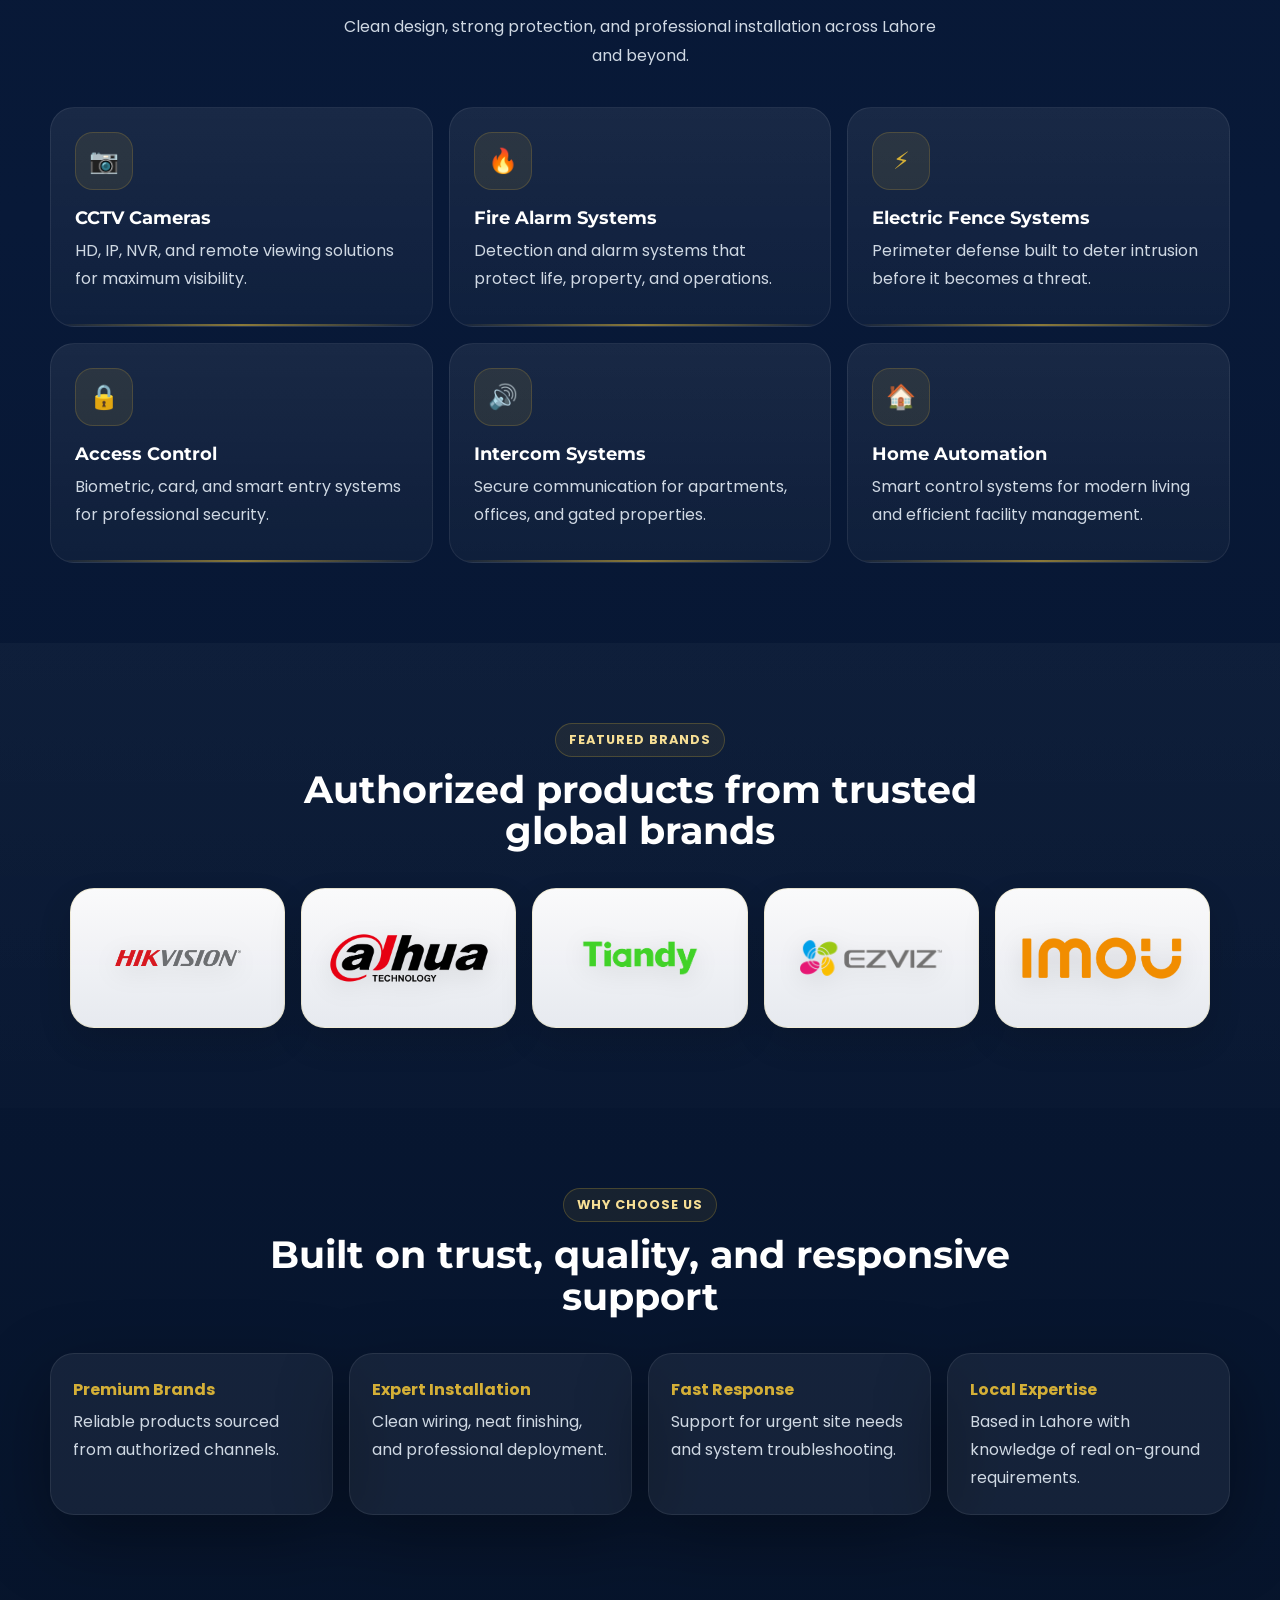
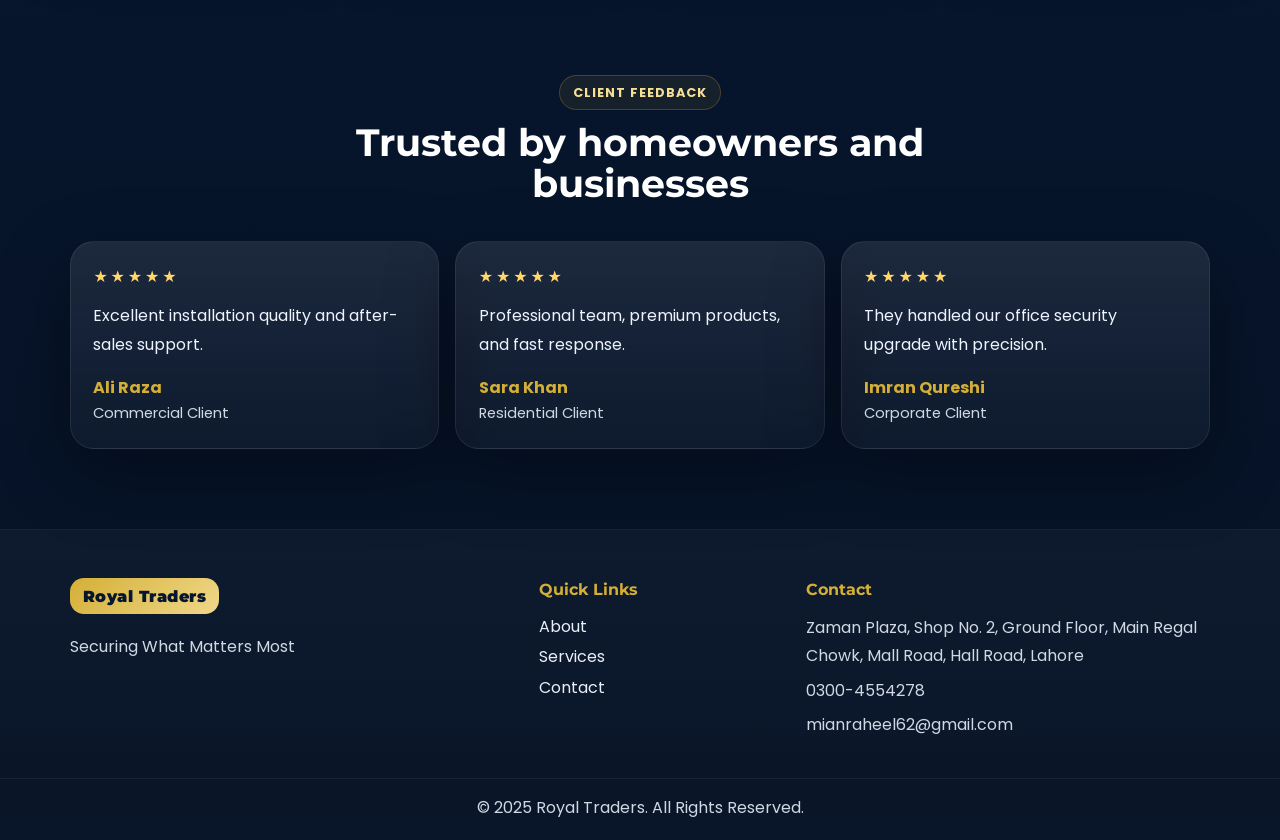
==== commit b3c95486: "Hero image and logos added" ====
--- a/index.html
+++ b/index.html
@@ -31,7 +31,6 @@
         <a href="services.html">Services</a>
         <a href="products.html">Products</a>
         <a href="brands.html">Brands</a>
-        <a href="gallery.html">Projects</a>
         <a href="blog.html">Blog</a>
         <a href="testimonials.html">Testimonials</a>
         <a class="nav-cta" href="contact.html">Contact Us</a>
@@ -41,9 +40,10 @@
 
   <main>
     <section class="hero">
-      <div class="hero-bg"></div>
-      <div class="hero-overlay"></div>
-      <div class="container hero-grid">
+      <div class="hero-image-frame reveal">
+        <img src="assets/images/Gemini_Generated_Image_pa2wvspa2wvspa2w.png" alt="Royal Traders security solutions hero image">
+      </div>
+      <div class="container hero-copy-wrap">
         <div class="hero-copy reveal">
           <span class="eyebrow">Lahore • Pakistan • Authorized Dealer</span>
           <h1>Pakistan's Trusted Security Solutions Provider</h1>
@@ -57,26 +57,6 @@
             <span>5000+ Installations</span>
             <span>24/7 Support</span>
             <span>Authorized Dealer</span>
-          </div>
-        </div>
-        <div class="hero-panel reveal">
-          <div class="panel-card glass">
-            <div class="panel-top">
-              <span class="panel-dot"></span>
-              Trusted by Lahore
-            </div>
-            <div class="panel-graphic">
-              <div class="panel-ring"></div>
-              <div class="panel-camera">🏆</div>
-            </div>
-            <div class="panel-stats">
-              <div><strong>26</strong><span>Years in Business</span></div>
-              <div><strong>5000+</strong><span>Projects Done</span></div>
-              <div><strong>2500+</strong><span>Happy Clients</span></div>
-              <div><strong>✓</strong><span>ISO Certified</span></div>
-              <div><strong>⚡</strong><span>Same Day Response</span></div>
-              <div><strong>∞</strong><span>Lifetime Support</span></div>
-            </div>
           </div>
         </div>
       </div>
@@ -105,11 +85,21 @@
           <h2>Authorized products from trusted global brands</h2>
         </div>
         <div class="brand-strip">
-          <div class="brand-tile">Hikvision</div>
-          <div class="brand-tile">Dahua</div>
-          <div class="brand-tile">Tiandy</div>
-          <div class="brand-tile">ENS</div>
-          <div class="brand-tile">Imou</div>
+          <div class="brand-tile brand-logo-tile" aria-label="Hikvision">
+            <img src="assets/images/Hikvision-Logo.png" alt="Hikvision logo">
+          </div>
+          <div class="brand-tile brand-logo-tile" aria-label="Dahua">
+            <img src="assets/images/Dahua_logo.svg.webp" alt="Dahua logo">
+          </div>
+          <div class="brand-tile brand-logo-tile" aria-label="Tiandy">
+            <img src="assets/images/LOGO-TIANDY.png" alt="Tiandy logo">
+          </div>
+          <div class="brand-tile brand-logo-tile" aria-label="Ezviz">
+            <img src="assets/images/ezviz-logo2.png" alt="Ezviz logo">
+          </div>
+          <div class="brand-tile brand-logo-tile" aria-label="Imou">
+            <img src="assets/images/imou%20logo.png" alt="Imou logo">
+          </div>
         </div>
       </div>
     </section>
@@ -124,18 +114,6 @@
         <article class="feature-card glass"><strong>Expert Installation</strong><p>Clean wiring, neat finishing, and professional deployment.</p></article>
         <article class="feature-card glass"><strong>Fast Response</strong><p>Support for urgent site needs and system troubleshooting.</p></article>
         <article class="feature-card glass"><strong>Local Expertise</strong><p>Based in Lahore with knowledge of real on-ground requirements.</p></article>
-      </div>
-    </section>
-
-    <section class="section container reveal">
-      <div class="section-head">
-        <span class="section-kicker">Recent Projects</span>
-        <h2>Selected installations</h2>
-      </div>
-      <div class="project-grid">
-        <div class="project-card"><img src="assets/images/project1.svg" alt="Commercial security project"></div>
-        <div class="project-card"><img src="assets/images/project2.svg" alt="Residential security project"></div>
-        <div class="project-card"><img src="assets/images/project3.svg" alt="Industrial security project"></div>
       </div>
     </section>
 
--- a/assets/css/style.css
+++ b/assets/css/style.css
@@ -38,35 +38,21 @@
 .nav .nav-cta{background:linear-gradient(135deg,var(--gold),#c29410);color:var(--navy);font-weight:700;box-shadow:0 12px 28px rgba(212,175,55,.18)}
 .menu-btn{display:none;border:1px solid var(--line);background:rgba(255,255,255,.04);color:var(--white);border-radius:12px;padding:.6rem .8rem;font-size:1rem}
 
-.hero{position:relative;isolation:isolate;overflow:hidden;padding:4rem 0 3rem;min-height:92vh;display:flex;align-items:center}
-.hero-bg{position:absolute;inset:0;background:url('../images/hero.svg') center/cover no-repeat;filter:saturate(1.05) brightness(.85);transform:scale(1.04)}
-.hero-overlay{position:absolute;inset:0;background:
-  linear-gradient(90deg, rgba(7,22,47,.94) 0%, rgba(7,22,47,.82) 46%, rgba(7,22,47,.55) 100%),
-  radial-gradient(circle at 25% 15%, rgba(212,175,55,.18), transparent 22%)}
-.hero-grid{position:relative;z-index:1;display:grid;grid-template-columns:1.15fr .85fr;gap:2rem;align-items:center}
-.hero-copy{max-width:680px}
+.hero{position:relative;overflow:hidden;padding:0 0 4rem;min-height:auto}
+.hero-image-frame{width:100vw;margin-left:calc(50% - 50vw);overflow:hidden;background:#081938;border-bottom:1px solid rgba(255,255,255,.08);box-shadow:0 24px 70px rgba(0,0,0,.22)}
+.hero-image-frame img{width:100%;height:min(86vh,920px);object-fit:cover;display:block;filter:saturate(1.08) brightness(.98)}
+.hero-copy-wrap{padding-top:3rem}
+.hero-copy{max-width:920px;margin:0 auto;text-align:center}
 .eyebrow,.section-kicker{display:inline-flex;align-items:center;gap:.5rem;padding:.45rem .8rem;border:1px solid rgba(212,175,55,.25);background:rgba(212,175,55,.08);border-radius:999px;color:#f7df95;font-size:.8rem;font-weight:700;letter-spacing:.08em;text-transform:uppercase}
 .hero h1{margin:1rem 0 1rem;font-family:Montserrat,sans-serif;font-size:clamp(2.65rem,5vw,5.7rem);line-height:.95;letter-spacing:-.04em;color:var(--white)}
-.hero-text{font-size:1.08rem;line-height:1.8;color:#d8e4f4;max-width:56ch}
-.hero-actions{display:flex;flex-wrap:wrap;gap:.9rem;margin:1.75rem 0 1.35rem}
+.hero-text{font-size:1.08rem;line-height:1.8;color:#d8e4f4;max-width:60ch;margin:0 auto}
+.hero-actions{display:flex;flex-wrap:wrap;justify-content:center;gap:.9rem;margin:1.75rem 0 1.35rem}
 .btn{display:inline-flex;align-items:center;justify-content:center;gap:.55rem;text-decoration:none;border-radius:999px;padding:.95rem 1.35rem;font-weight:700;transition:all .22s ease;min-height:50px}
 .btn:hover{transform:translateY(-2px)}
 .btn-primary{background:linear-gradient(135deg,var(--gold),#c29512);color:var(--navy);box-shadow:0 14px 34px rgba(212,175,55,.22)}
 .btn-outline{border:1px solid rgba(255,255,255,.14);background:rgba(255,255,255,.03);color:var(--white)}
-.hero-badges{display:flex;flex-wrap:wrap;gap:.7rem;margin-top:1.5rem}
+.hero-badges{display:flex;flex-wrap:wrap;justify-content:center;gap:.7rem;margin-top:1.5rem}
 .hero-badges span{padding:.7rem 1rem;border-radius:999px;border:1px solid rgba(255,255,255,.1);background:rgba(255,255,255,.04);color:#eef4ff;font-size:.9rem}
-
-.hero-panel{display:flex;justify-content:flex-end}
-.panel-card{width:min(100%,420px);border-radius:28px;padding:1.2rem;background:linear-gradient(180deg, rgba(255,255,255,.09), rgba(255,255,255,.04))}
-.panel-top{display:flex;align-items:center;gap:.55rem;color:#eaf1ff;font-size:.95rem;margin-bottom:1.25rem}
-.panel-dot{width:10px;height:10px;border-radius:50%;background:#7bff9b;box-shadow:0 0 0 8px rgba(123,255,155,.13)}
-.panel-graphic{position:relative;aspect-ratio:1/1;border-radius:24px;background:radial-gradient(circle at 50% 40%, rgba(212,175,55,.16), transparent 45%), linear-gradient(180deg, rgba(255,255,255,.05), rgba(255,255,255,.02));border:1px solid rgba(255,255,255,.08);display:grid;place-items:center;overflow:hidden}
-.panel-ring{position:absolute;width:64%;aspect-ratio:1;border-radius:50%;border:1px solid rgba(212,175,55,.35);box-shadow:inset 0 0 0 18px rgba(212,175,55,.05)}
-.panel-camera{font-size:4rem;color:var(--gold);position:relative;z-index:1;text-shadow:0 12px 26px rgba(0,0,0,.4)}
-.panel-stats{display:grid;grid-template-columns:1fr 1fr 1fr;gap:0.5rem;margin-top:1rem}
-.panel-stats div{padding:0.6rem;border-radius:18px;background:rgba(7,22,47,.58);border:1px solid rgba(255,255,255,.08)}
-.panel-stats strong{display:block;font-size:1.1rem;color:var(--gold)}
-.panel-stats span{display:block;color:var(--muted);font-size:0.75rem}
 
 .section-head{text-align:center;max-width:760px;margin:0 auto 2.25rem}
 .section-head h2{margin:.75rem 0;color:#fff;font-family:Montserrat,sans-serif;font-size:clamp(1.8rem,3vw,2.8rem);line-height:1.08}
@@ -84,7 +70,9 @@
 .premium-card p{margin:0;color:var(--muted);line-height:1.75}
 
 .brand-strip{display:grid;grid-template-columns:repeat(5,1fr);gap:1rem}
-.brand-tile{display:grid;place-items:center;min-height:110px;padding:1rem;text-align:center;border:1px solid var(--line);background:linear-gradient(180deg, rgba(255,255,255,.08), rgba(255,255,255,.03));font-family:Montserrat,sans-serif;font-weight:800;color:#fff;letter-spacing:.04em}
+.brand-tile{display:grid;place-items:center;min-height:140px;padding:1.1rem;text-align:center;border:1px solid rgba(212,175,55,.18);background:linear-gradient(180deg, rgba(255,255,255,.98), rgba(245,247,252,.94));font-family:Montserrat,sans-serif;font-weight:800;color:#fff;letter-spacing:.04em;box-shadow:0 14px 34px rgba(0,0,0,.12)}
+.brand-logo-tile{padding:1.2rem}
+.brand-logo-tile img{width:100%;max-width:160px;max-height:72px;object-fit:contain;filter:drop-shadow(0 6px 12px rgba(0,0,0,.12))}
 
 .feature-card{padding:1.4rem;border:1px solid var(--line);background:var(--glass)}
 .feature-card strong{display:block;color:var(--gold);font-size:1rem;margin-bottom:.4rem}
@@ -112,6 +100,9 @@
 .shopify-fab{bottom:4.5rem;background:linear-gradient(135deg,#95bf47,#6b8e23)}
 .whatsapp-fab{bottom:1rem;background:linear-gradient(135deg,#31d366,#21a954)}
 
+body.inner-page .shopify-fab{width:56px;height:56px;padding:0;border-radius:50%;display:grid;place-items:center;font-size:0;box-shadow:0 16px 34px rgba(0,0,0,.22)}
+body.inner-page .shopify-fab::before{content:"S";font-size:1.05rem;font-weight:800;line-height:1;color:#fff;letter-spacing:.02em}
+
 /* Inner page utilities */
 .page-hero{padding:4.2rem 0 2.5rem;border-bottom:1px solid rgba(255,255,255,.05);background:linear-gradient(180deg, rgba(255,255,255,.04), transparent)}
 .page-hero h1{margin:.8rem 0 .65rem;font-family:Montserrat,sans-serif;font-size:clamp(2rem,4vw,3.4rem);line-height:1.05;color:#fff}
@@ -122,6 +113,12 @@
 .content-card h3,.content-card h4{margin:.1rem 0 .65rem;font-family:Montserrat,sans-serif;color:#fff}
 .content-card p{margin:0;color:var(--muted);line-height:1.75}
 .page-actions{display:flex;gap:.8rem;flex-wrap:wrap;margin-top:1rem}
+
+.shopify-panel{padding:1.25rem;border-radius:28px;border:1px solid rgba(212,175,55,.18);background:linear-gradient(180deg, rgba(255,255,255,.98), rgba(245,247,252,.95));box-shadow:0 18px 40px rgba(0,0,0,.14)}
+.shopify-buy-button-mount{min-height:220px}
+.shopify-buy-button-mount .content-card{background:#fff;color:var(--navy)}
+.shopify-buy-button-mount .content-card h3{color:var(--navy)}
+.shopify-buy-button-mount .content-card p{color:#556276}
 
 /* Contact form */
 .contact-layout{display:grid;grid-template-columns:1.15fr .85fr;gap:1rem;align-items:start}
@@ -135,7 +132,7 @@
 
 /* Responsive */
 @media (max-width: 1080px){
-  .hero-grid,.contact-layout,.footer-grid,.info-grid{grid-template-columns:1fr}
+  .contact-layout,.footer-grid,.info-grid{grid-template-columns:1fr}
   .premium-grid,.feature-grid,.testimonials-strip,.project-grid,.cards-grid,.brand-strip{grid-template-columns:repeat(2,1fr)}
 }
 @media (max-width: 760px){
@@ -144,7 +141,10 @@
   .nav.open{display:flex}
   .nav a{padding:.9rem 1rem}
   .premium-grid,.feature-grid,.testimonials-strip,.project-grid,.cards-grid,.brand-strip{grid-template-columns:1fr}
-  .hero{min-height:auto;padding:2.5rem 0 2rem}
+  .hero{min-height:auto;padding:0 0 2rem}
+  .hero-image-frame{width:100vw;margin-left:calc(50% - 50vw)}
+  .hero-image-frame img{height:auto;min-height:0;aspect-ratio:4 / 3;object-fit:contain;background:#081938}
+  .hero-copy-wrap{padding-top:1.5rem}
   .hero h1{font-size:2.25rem}
   .hero-actions,.page-actions{flex-direction:column}
   .btn{width:100%}
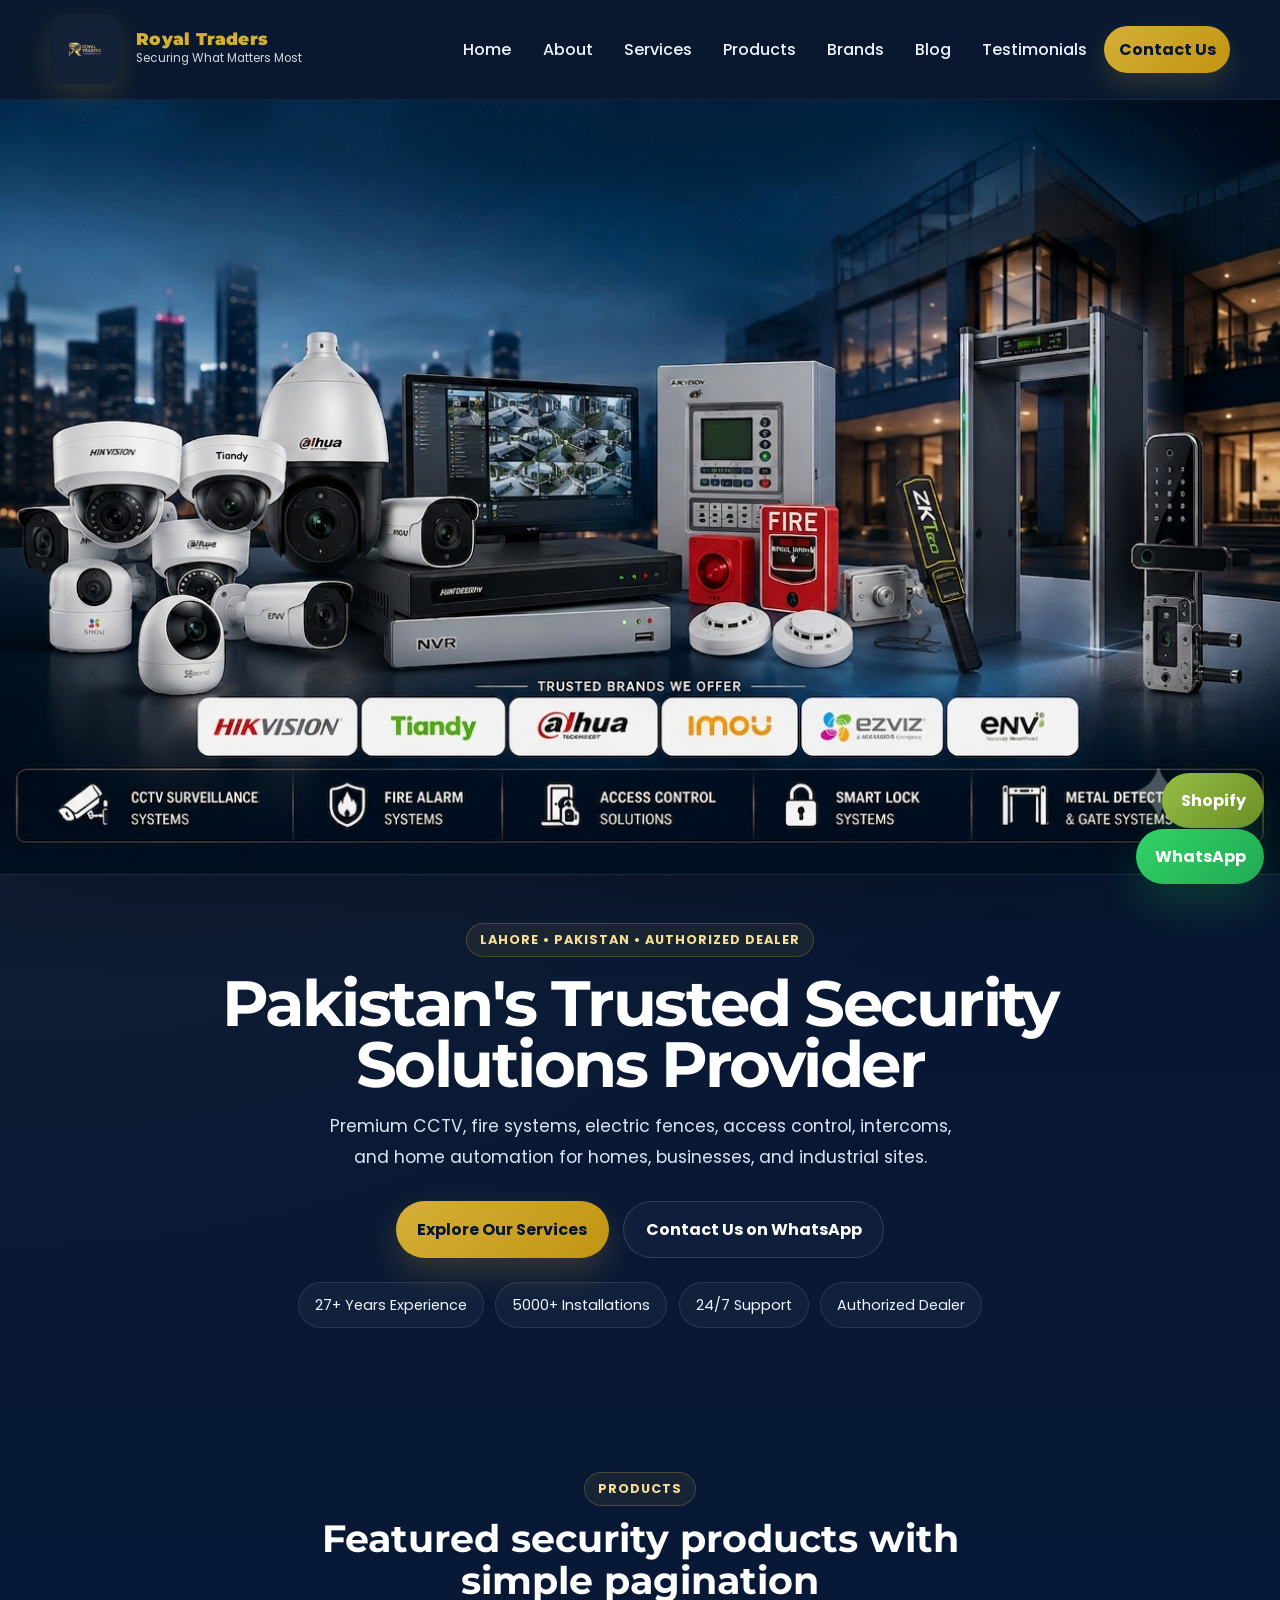
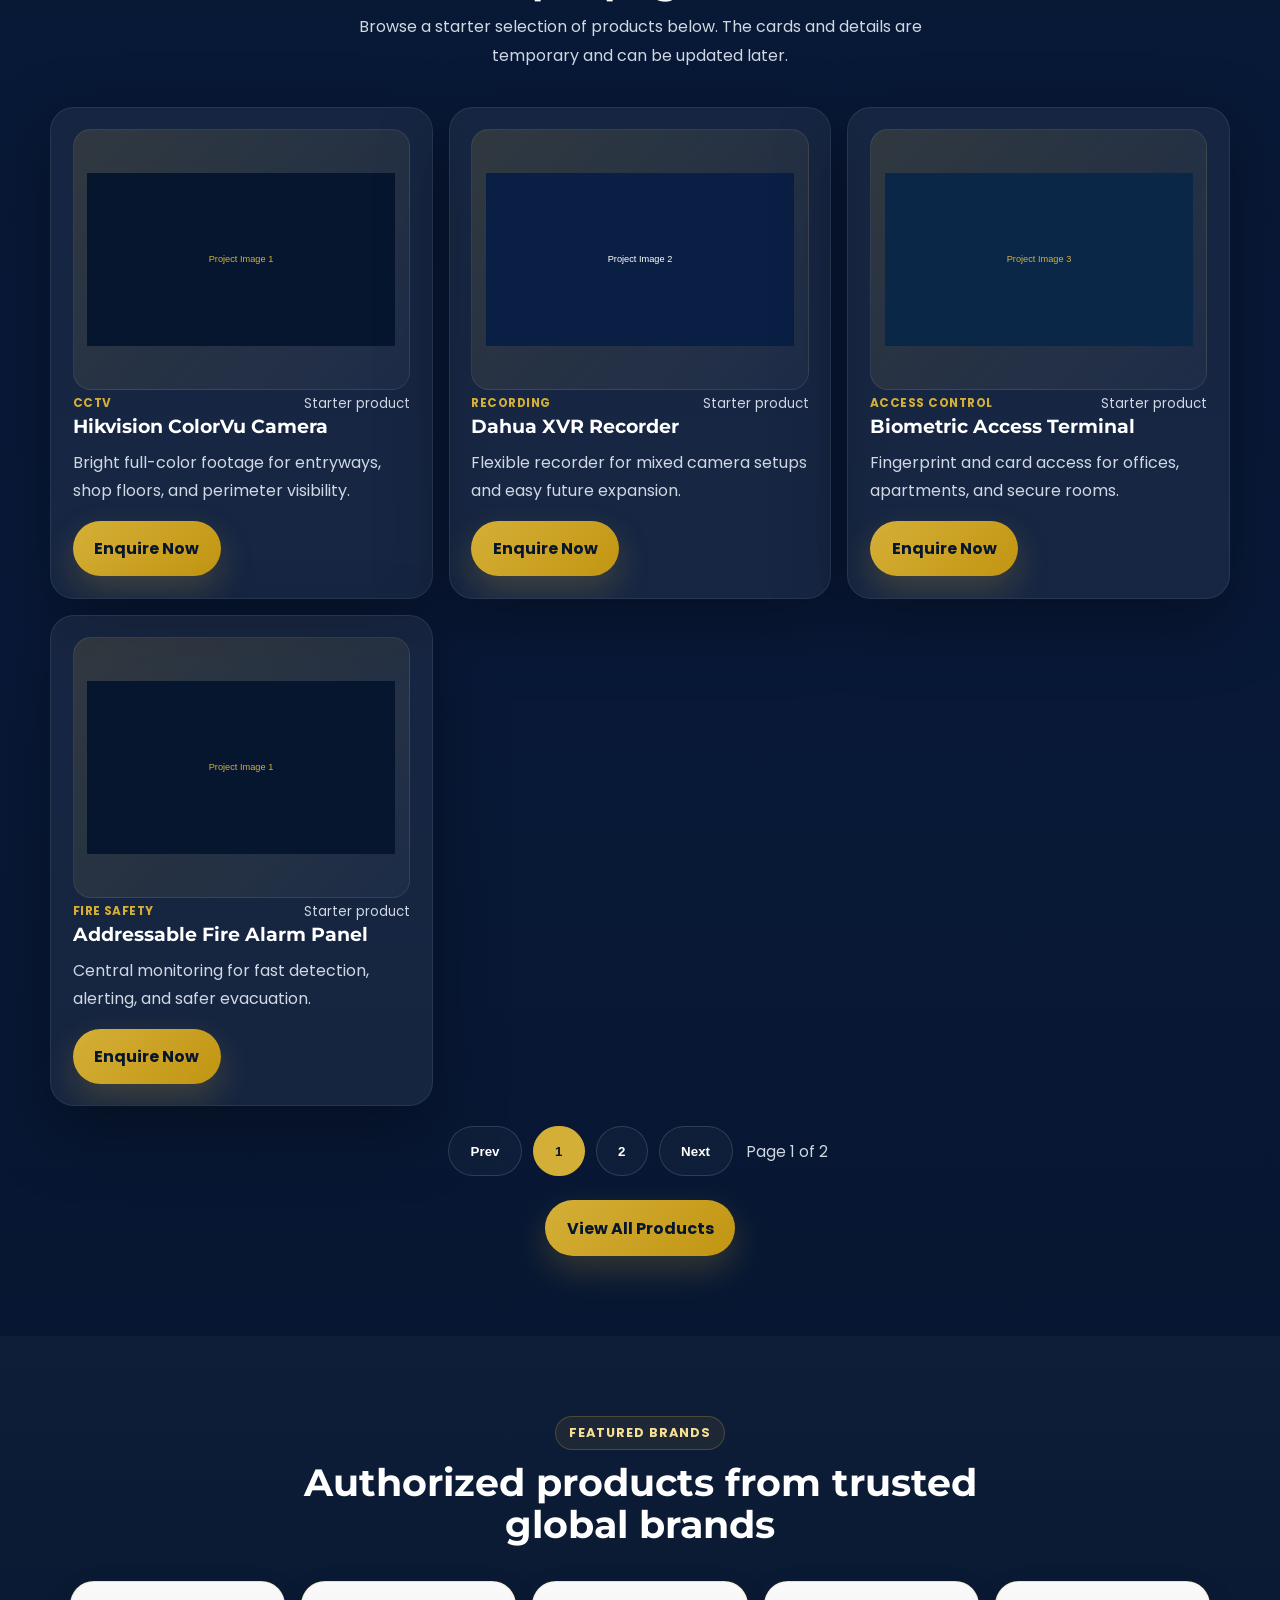
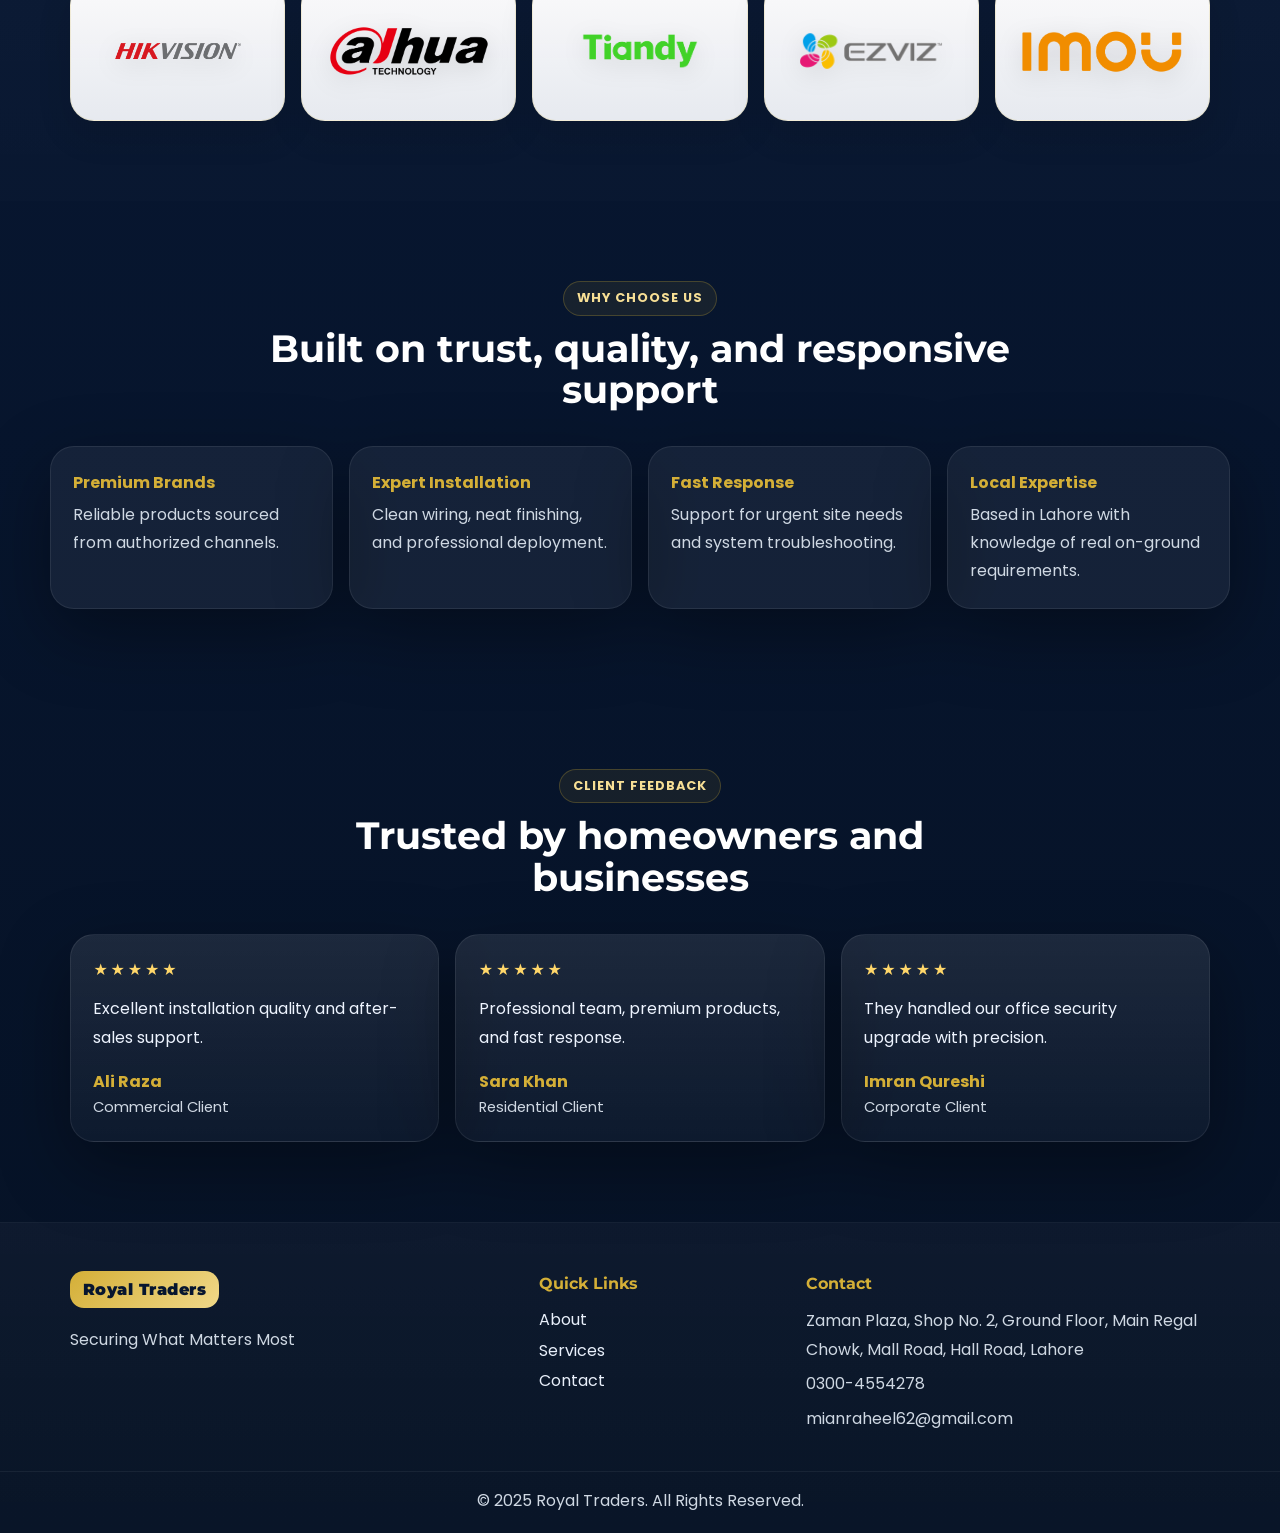
==== commit 1db7e49e: "Hero image and products" ====
--- a/index.html
+++ b/index.html
@@ -64,17 +64,16 @@
 
     <section class="section container reveal">
       <div class="section-head">
-        <span class="section-kicker">Core Solutions</span>
-        <h2>Security systems engineered for confidence</h2>
-        <p>Clean design, strong protection, and professional installation across Lahore and beyond.</p>
+        <span class="section-kicker">Products</span>
+        <h2>Featured security products with simple pagination</h2>
+        <p>Browse a starter selection of products below. The cards and details are temporary and can be updated later.</p>
       </div>
-      <div class="services-grid premium-grid">
-        <article class="service-card premium-card"><span class="service-icon">📷</span><h3>CCTV Cameras</h3><p>HD, IP, NVR, and remote viewing solutions for maximum visibility.</p></article>
-        <article class="service-card premium-card"><span class="service-icon">🔥</span><h3>Fire Alarm Systems</h3><p>Detection and alarm systems that protect life, property, and operations.</p></article>
-        <article class="service-card premium-card"><span class="service-icon">⚡</span><h3>Electric Fence Systems</h3><p>Perimeter defense built to deter intrusion before it becomes a threat.</p></article>
-        <article class="service-card premium-card"><span class="service-icon">🔒</span><h3>Access Control</h3><p>Biometric, card, and smart entry systems for professional security.</p></article>
-        <article class="service-card premium-card"><span class="service-icon">🔊</span><h3>Intercom Systems</h3><p>Secure communication for apartments, offices, and gated properties.</p></article>
-        <article class="service-card premium-card"><span class="service-icon">🏠</span><h3>Home Automation</h3><p>Smart control systems for modern living and efficient facility management.</p></article>
+      <div class="product-feed" data-product-feed data-page-size="4">
+        <div class="cards-grid product-grid" data-product-grid></div>
+        <div class="pagination-bar" data-product-pagination></div>
+      </div>
+      <div class="page-actions" style="justify-content:center;margin-top:1.5rem">
+        <a class="btn btn-primary" href="products.html">View All Products</a>
       </div>
     </section>
 
--- a/assets/css/style.css
+++ b/assets/css/style.css
@@ -108,10 +108,23 @@
 .page-hero h1{margin:.8rem 0 .65rem;font-family:Montserrat,sans-serif;font-size:clamp(2rem,4vw,3.4rem);line-height:1.05;color:#fff}
 .page-hero p{color:var(--muted);max-width:70ch;line-height:1.8}
 .cards-grid{display:grid;grid-template-columns:repeat(3,1fr);gap:1rem}
+.product-feed{display:grid;gap:1.25rem}
+.product-feed--wide{margin-top:.5rem}
+.product-grid{align-items:stretch}
 .info-grid{display:grid;grid-template-columns:repeat(2,1fr);gap:1rem}
 .content-card{padding:1.35rem;border-radius:24px;border:1px solid var(--line);background:var(--glass);box-shadow:var(--shadow)}
 .content-card h3,.content-card h4{margin:.1rem 0 .65rem;font-family:Montserrat,sans-serif;color:#fff}
 .content-card p{margin:0;color:var(--muted);line-height:1.75}
+.product-card{display:flex;flex-direction:column;overflow:hidden}
+.product-card__media{padding:.85rem;border-radius:18px;background:linear-gradient(135deg, rgba(212,175,55,.14), rgba(255,255,255,.03));border:1px solid rgba(255,255,255,.08)}
+.product-card__image{display:block;width:100%;aspect-ratio:4 / 3;object-fit:contain}
+.product-card__meta{display:flex;align-items:center;justify-content:space-between;gap:.75rem;flex-wrap:wrap;margin-top:.25rem}
+.product-card__meta span{color:var(--gold);font-weight:700;letter-spacing:.04em;text-transform:uppercase;font-size:.74rem}
+.product-card__meta small{color:var(--muted)}
+.pagination-bar{display:flex;align-items:center;justify-content:center;gap:.65rem;flex-wrap:wrap}
+.pagination-bar .btn{min-width:2.75rem;justify-content:center}
+.pagination-bar .btn.is-active{background:var(--gold);color:var(--navy);border-color:var(--gold)}
+.pagination-status{color:var(--muted);font-size:.95rem;padding:0 .25rem}
 .page-actions{display:flex;gap:.8rem;flex-wrap:wrap;margin-top:1rem}
 
 .shopify-panel{padding:1.25rem;border-radius:28px;border:1px solid rgba(212,175,55,.18);background:linear-gradient(180deg, rgba(255,255,255,.98), rgba(245,247,252,.95));box-shadow:0 18px 40px rgba(0,0,0,.14)}
